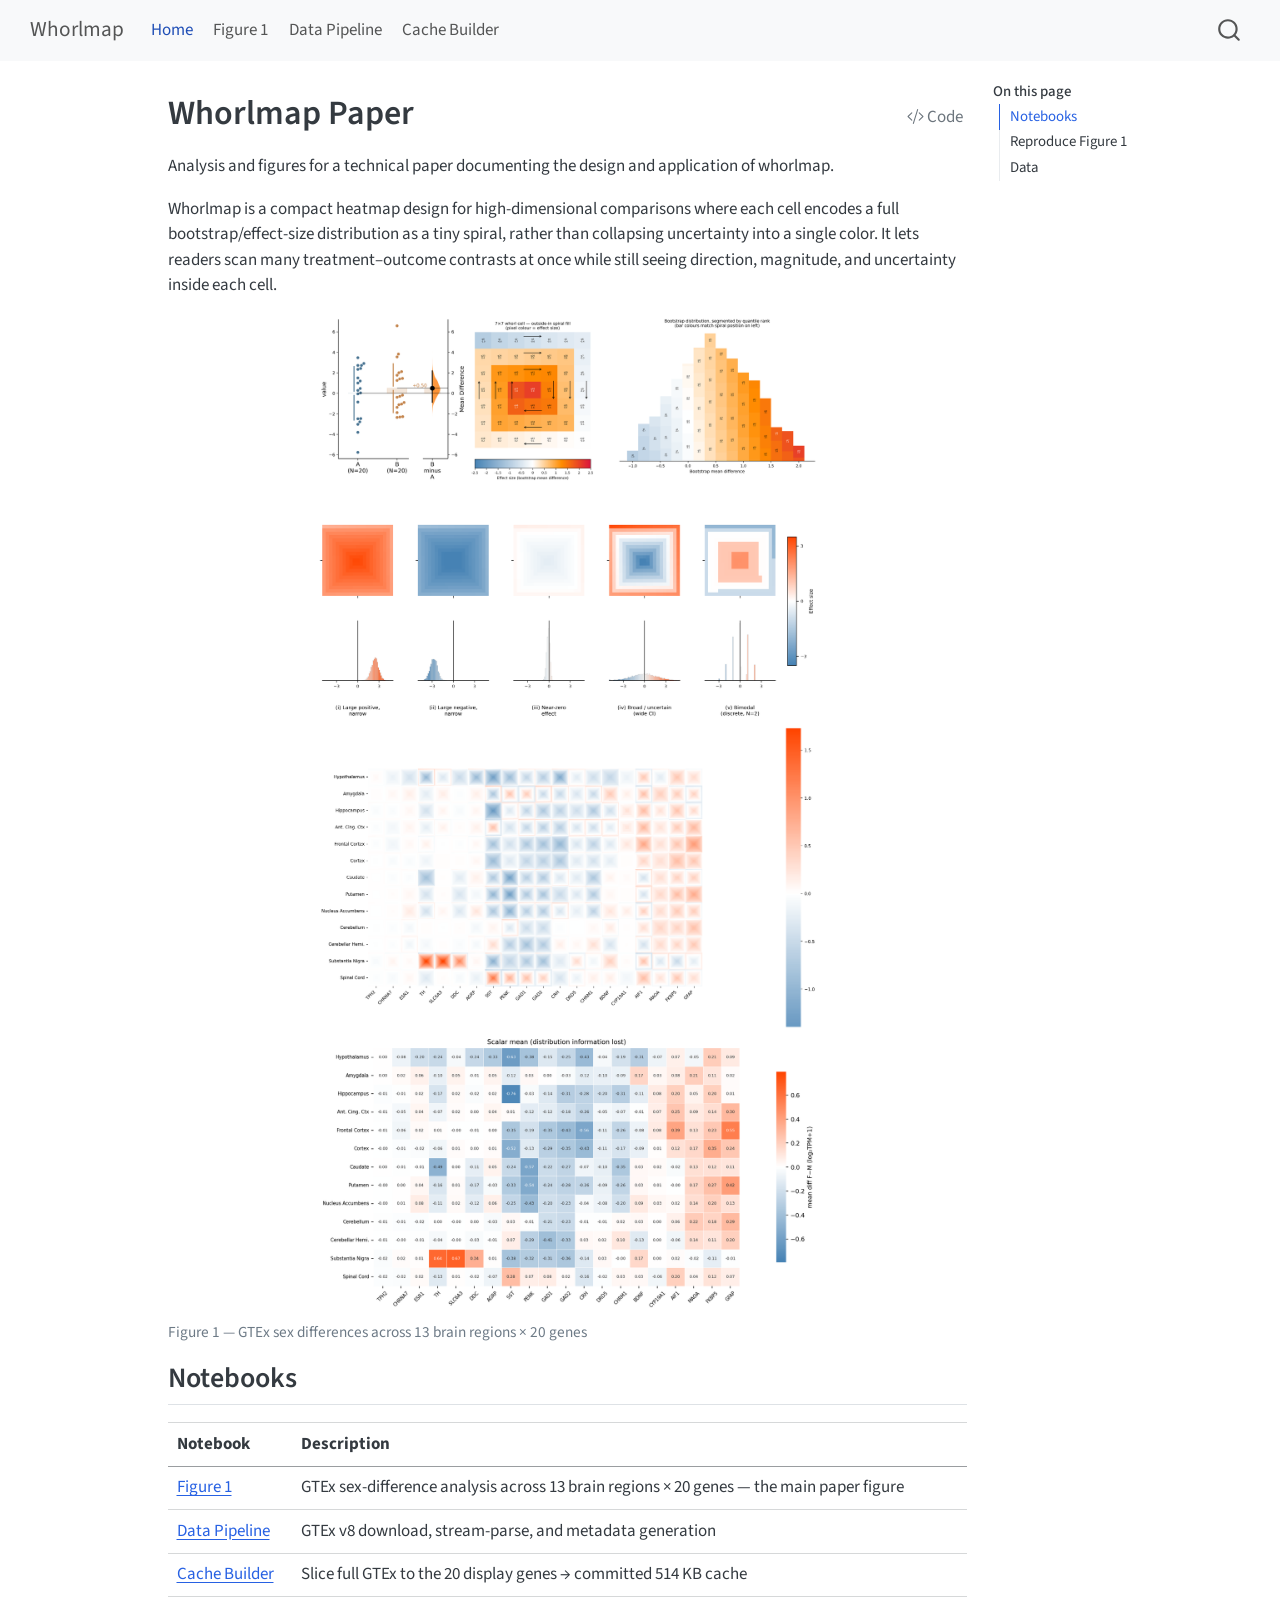
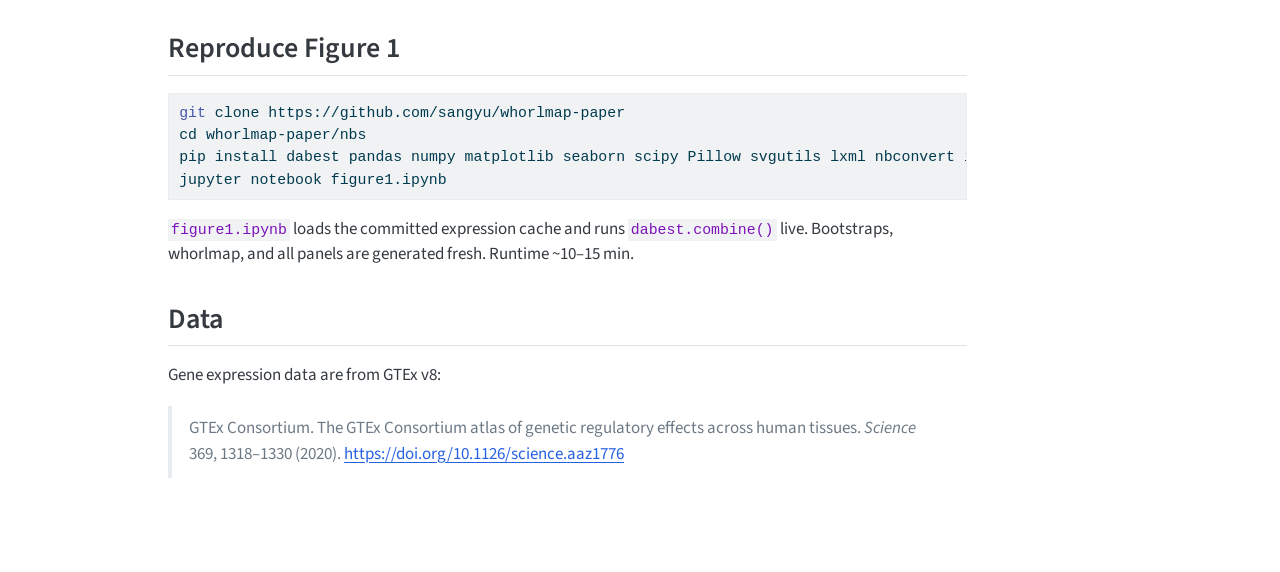
==== index.html @ 56872725 "deploy: 75ac4e0d56953cb29ec125c359ed338c63f6aa27" ====
<!DOCTYPE html>
<html xmlns="http://www.w3.org/1999/xhtml" lang="en" xml:lang="en"><head>

<meta charset="utf-8">
<meta name="generator" content="quarto-1.9.38">

<meta name="viewport" content="width=device-width, initial-scale=1.0, user-scalable=yes">


<title>Whorlmap Paper – Whorlmap</title>
<style>
/* Default styles provided by pandoc.
** See https://pandoc.org/MANUAL.html#variables-for-html for config info.
*/
code{white-space: pre-wrap;}
span.smallcaps{font-variant: small-caps;}
div.columns{display: flex; gap: min(4vw, 1.5em);}
div.column{flex: auto; overflow-x: auto;}
div.hanging-indent{margin-left: 1.5em; text-indent: -1.5em;}
ul.task-list{list-style: none;}
ul.task-list li input[type="checkbox"] {
  width: 0.8em;
  margin: 0 0.8em 0.2em -1em; /* quarto-specific, see https://github.com/quarto-dev/quarto-cli/issues/4556 */ 
  vertical-align: middle;
}
/* CSS for syntax highlighting */
html { -webkit-text-size-adjust: 100%; }
pre > code.sourceCode { white-space: pre; position: relative; }
pre > code.sourceCode > span { display: inline-block; line-height: 1.25; }
pre > code.sourceCode > span:empty { height: 1.2em; }
.sourceCode { overflow: visible; }
code.sourceCode > span { color: inherit; text-decoration: inherit; }
div.sourceCode { margin: 1em 0; }
pre.sourceCode { margin: 0; }
@media screen {
div.sourceCode { overflow: auto; }
}
@media print {
pre > code.sourceCode { white-space: pre-wrap; }
pre > code.sourceCode > span { text-indent: -5em; padding-left: 5em; }
}
pre.numberSource code
  { counter-reset: source-line 0; }
pre.numberSource code > span
  { position: relative; left: -4em; counter-increment: source-line; }
pre.numberSource code > span > a:first-child::before
  { content: counter(source-line);
    position: relative; left: -1em; text-align: right; vertical-align: baseline;
    border: none; display: inline-block;
    -webkit-touch-callout: none; -webkit-user-select: none;
    -khtml-user-select: none; -moz-user-select: none;
    -ms-user-select: none; user-select: none;
    padding: 0 4px; width: 4em;
  }
pre.numberSource { margin-left: 3em;  padding-left: 4px; }
div.sourceCode
  {   }
@media screen {
pre > code.sourceCode > span > a:first-child::before { text-decoration: underline; }
}
</style>


<script src="site_libs/quarto-nav/quarto-nav.js"></script>
<script src="site_libs/quarto-nav/headroom.min.js"></script>
<script src="site_libs/clipboard/clipboard.min.js"></script>
<script src="site_libs/quarto-search/autocomplete.umd.js"></script>
<script src="site_libs/quarto-search/fuse.min.js"></script>
<script src="site_libs/quarto-search/quarto-search.js"></script>
<meta name="quarto:offset" content="./">
<script src="site_libs/quarto-html/quarto.js" type="module"></script>
<script src="site_libs/quarto-html/tabsets/tabsets.js" type="module"></script>
<script src="site_libs/quarto-html/popper.min.js"></script>
<script src="site_libs/quarto-html/tippy.umd.min.js"></script>
<script src="site_libs/quarto-html/anchor.min.js"></script>
<link href="site_libs/quarto-html/tippy.css" rel="stylesheet">
<link href="site_libs/quarto-html/quarto-syntax-highlighting-15634bcf2e68342d4ad2dfa704d543f6.css" rel="stylesheet" id="quarto-text-highlighting-styles">
<script src="site_libs/bootstrap/bootstrap.min.js"></script>
<link href="site_libs/bootstrap/bootstrap-icons.css" rel="stylesheet">
<link href="site_libs/bootstrap/bootstrap-bba5ebae505b5c03f3f0d8040a416a6b.min.css" rel="stylesheet" append-hash="true" id="quarto-bootstrap" data-mode="light">
<script id="quarto-search-options" type="application/json">{
  "location": "navbar",
  "copy-button": false,
  "collapse-after": 3,
  "panel-placement": "end",
  "type": "overlay",
  "limit": 50,
  "keyboard-shortcut": [
    "f",
    "/",
    "s"
  ],
  "show-item-context": false,
  "language": {
    "search-no-results-text": "No results",
    "search-matching-documents-text": "matching documents",
    "search-copy-link-title": "Copy link to search",
    "search-hide-matches-text": "Hide additional matches",
    "search-more-match-text": "more match in this document",
    "search-more-matches-text": "more matches in this document",
    "search-clear-button-title": "Clear",
    "search-text-placeholder": "",
    "search-detached-cancel-button-title": "Cancel",
    "search-submit-button-title": "Submit",
    "search-label": "Search"
  }
}</script>


</head>

<body class="nav-fixed quarto-light">

<div id="quarto-search-results"></div>
  <header id="quarto-header" class="headroom fixed-top">
    <nav class="navbar navbar-expand-lg " data-bs-theme="dark">
      <div class="navbar-container container-fluid">
      <div class="navbar-brand-container mx-auto">
    <a class="navbar-brand" href="./index.html">
    <span class="navbar-title">Whorlmap</span>
    </a>
  </div>
            <div id="quarto-search" class="" title="Search"></div>
          <button class="navbar-toggler" type="button" data-bs-toggle="collapse" data-bs-target="#navbarCollapse" aria-controls="navbarCollapse" role="menu" aria-expanded="false" aria-label="Toggle navigation" onclick="if (window.quartoToggleHeadroom) { window.quartoToggleHeadroom(); }">
  <span class="navbar-toggler-icon"></span>
</button>
          <div class="collapse navbar-collapse" id="navbarCollapse">
            <ul class="navbar-nav navbar-nav-scroll me-auto">
  <li class="nav-item">
    <a class="nav-link active" href="./index.html" aria-current="page"> 
<span class="menu-text">Home</span></a>
  </li>  
  <li class="nav-item">
    <a class="nav-link" href="./nbs/figure1.html"> 
<span class="menu-text">Figure 1</span></a>
  </li>  
  <li class="nav-item">
    <a class="nav-link" href="./nbs/helpers/survey.html"> 
<span class="menu-text">Data Pipeline</span></a>
  </li>  
  <li class="nav-item">
    <a class="nav-link" href="./nbs/helpers/make_cache.html"> 
<span class="menu-text">Cache Builder</span></a>
  </li>  
</ul>
          </div> <!-- /navcollapse -->
            <div class="quarto-navbar-tools">
</div>
      </div> <!-- /container-fluid -->
    </nav>
</header>
<!-- content -->
<div id="quarto-content" class="quarto-container page-columns page-rows-contents page-layout-article page-navbar">
<!-- sidebar -->
<!-- margin-sidebar -->
    <div id="quarto-margin-sidebar" class="sidebar margin-sidebar">
        <nav id="TOC" role="doc-toc" class="toc-active">
    <h2 id="toc-title">On this page</h2>
   
  <ul>
  <li><a href="#notebooks" id="toc-notebooks" class="nav-link active" data-scroll-target="#notebooks">Notebooks</a></li>
  <li><a href="#reproduce-figure-1" id="toc-reproduce-figure-1" class="nav-link" data-scroll-target="#reproduce-figure-1">Reproduce Figure 1</a></li>
  <li><a href="#data" id="toc-data" class="nav-link" data-scroll-target="#data">Data</a></li>
  </ul>
</nav>
    </div>
<!-- main -->
<main class="content" id="quarto-document-content">

<header id="title-block-header" class="quarto-title-block default">
<div class="quarto-title">
<div class="quarto-title-block"><div><h1 class="title">Whorlmap Paper</h1><button type="button" class="btn code-tools-button" id="quarto-code-tools-source"><i class="bi"></i> Code</button></div></div>
</div>



<div class="quarto-title-meta">

    
  
    
  </div>
  


</header>


<p>Analysis and figures for a technical paper documenting the design and application of whorlmap.</p>
<p>Whorlmap is a compact heatmap design for high-dimensional comparisons where each cell encodes a full bootstrap/effect-size distribution as a tiny spiral, rather than collapsing uncertainty into a single color. It lets readers scan many treatment–outcome contrasts at once while still seeing direction, magnitude, and uncertainty inside each cell.</p>
<div class="quarto-figure quarto-figure-center">
<figure class="figure">
<p><img src="assets/figure1_preview.png" class="img-fluid figure-img" width="500"></p>
<figcaption>Figure 1 — GTEx sex differences across 13 brain regions × 20 genes</figcaption>
</figure>
</div>
<section id="notebooks" class="level2">
<h2 class="anchored" data-anchor-id="notebooks">Notebooks</h2>
<table class="caption-top table">
<thead>
<tr class="header">
<th>Notebook</th>
<th>Description</th>
</tr>
</thead>
<tbody>
<tr class="odd">
<td><a href="./nbs/figure1.html">Figure 1</a></td>
<td>GTEx sex-difference analysis across 13 brain regions × 20 genes — the main paper figure</td>
</tr>
<tr class="even">
<td><a href="./nbs/helpers/survey.html">Data Pipeline</a></td>
<td>GTEx v8 download, stream-parse, and metadata generation</td>
</tr>
<tr class="odd">
<td><a href="./nbs/helpers/make_cache.html">Cache Builder</a></td>
<td>Slice full GTEx to the 20 display genes → committed 514 KB cache</td>
</tr>
</tbody>
</table>
</section>
<section id="reproduce-figure-1" class="level2">
<h2 class="anchored" data-anchor-id="reproduce-figure-1">Reproduce Figure 1</h2>
<div class="code-copy-outer-scaffold"><div class="sourceCode" id="cb1"><pre class="sourceCode sh code-with-copy"><code class="sourceCode bash"><span id="cb1-1"><a href="#cb1-1" aria-hidden="true" tabindex="-1"></a><span class="fu">git</span> clone https://github.com/sangyu/whorlmap-paper</span>
<span id="cb1-2"><a href="#cb1-2" aria-hidden="true" tabindex="-1"></a><span class="bu">cd</span> whorlmap-paper/nbs</span>
<span id="cb1-3"><a href="#cb1-3" aria-hidden="true" tabindex="-1"></a><span class="ex">pip</span> install dabest pandas numpy matplotlib seaborn scipy Pillow svgutils lxml nbconvert ipykernel</span>
<span id="cb1-4"><a href="#cb1-4" aria-hidden="true" tabindex="-1"></a><span class="ex">jupyter</span> notebook figure1.ipynb</span></code></pre></div><button title="Copy to Clipboard" class="code-copy-button"><i class="bi"></i></button></div>
<p><code>figure1.ipynb</code> loads the committed expression cache and runs <code>dabest.combine()</code> live. Bootstraps, whorlmap, and all panels are generated fresh. Runtime ~10–15 min.</p>
</section>
<section id="data" class="level2">
<h2 class="anchored" data-anchor-id="data">Data</h2>
<p>Gene expression data are from GTEx v8:</p>
<blockquote class="blockquote">
<p>GTEx Consortium. The GTEx Consortium atlas of genetic regulatory effects across human tissues. <em>Science</em> 369, 1318–1330 (2020). <a href="https://doi.org/10.1126/science.aaz1776" class="uri">https://doi.org/10.1126/science.aaz1776</a></p>
</blockquote>


<!-- -->

</section>

</main> <!-- /main -->
<script id="quarto-html-after-body" type="application/javascript">
  window.document.addEventListener("DOMContentLoaded", function (event) {
    const icon = "";
    const anchorJS = new window.AnchorJS();
    anchorJS.options = {
      placement: 'right',
      icon: icon
    };
    anchorJS.add('.anchored');
    const isCodeAnnotation = (el) => {
      for (const clz of el.classList) {
        if (clz.startsWith('code-annotation-')) {                     
          return true;
        }
      }
      return false;
    }
    const onCopySuccess = function(e) {
      // button target
      const button = e.trigger;
      // don't keep focus
      button.blur();
      // flash "checked"
      button.classList.add('code-copy-button-checked');
      var currentTitle = button.getAttribute("title");
      button.setAttribute("title", "Copied!");
      let tooltip;
      if (window.bootstrap) {
        button.setAttribute("data-bs-toggle", "tooltip");
        button.setAttribute("data-bs-placement", "left");
        button.setAttribute("data-bs-title", "Copied!");
        tooltip = new bootstrap.Tooltip(button, 
          { trigger: "manual", 
            customClass: "code-copy-button-tooltip",
            offset: [0, -8]});
        tooltip.show();    
      }
      setTimeout(function() {
        if (tooltip) {
          tooltip.hide();
          button.removeAttribute("data-bs-title");
          button.removeAttribute("data-bs-toggle");
          button.removeAttribute("data-bs-placement");
        }
        button.setAttribute("title", currentTitle);
        button.classList.remove('code-copy-button-checked');
      }, 1000);
      // clear code selection
      e.clearSelection();
    }
    const getTextToCopy = function(trigger) {
      const outerScaffold = trigger.parentElement.cloneNode(true);
      const codeEl = outerScaffold.querySelector('code');
      for (const childEl of codeEl.children) {
        if (isCodeAnnotation(childEl)) {
          childEl.remove();
        }
      }
      return codeEl.innerText;
    }
    const clipboard = new window.ClipboardJS('.code-copy-button:not([data-in-quarto-modal])', {
      text: getTextToCopy
    });
    clipboard.on('success', onCopySuccess);
    if (window.document.getElementById('quarto-embedded-source-code-modal')) {
      const clipboardModal = new window.ClipboardJS('.code-copy-button[data-in-quarto-modal]', {
        text: getTextToCopy,
        container: window.document.getElementById('quarto-embedded-source-code-modal')
      });
      clipboardModal.on('success', onCopySuccess);
    }
    const viewSource = window.document.getElementById('quarto-view-source') ||
                       window.document.getElementById('quarto-code-tools-source');
    if (viewSource) {
      const sourceUrl = viewSource.getAttribute("data-quarto-source-url");
      viewSource.addEventListener("click", function(e) {
        if (sourceUrl) {
          // rstudio viewer pane
          if (/\bcapabilities=\b/.test(window.location)) {
            window.open(sourceUrl);
          } else {
            window.location.href = sourceUrl;
          }
        } else {
          const modal = new bootstrap.Modal(document.getElementById('quarto-embedded-source-code-modal'));
          modal.show();
        }
        return false;
      });
    }
    function toggleCodeHandler(show) {
      return function(e) {
        const detailsSrc = window.document.querySelectorAll(".cell > details > .sourceCode");
        for (let i=0; i<detailsSrc.length; i++) {
          const details = detailsSrc[i].parentElement;
          if (show) {
            details.open = true;
          } else {
            details.removeAttribute("open");
          }
        }
        const cellCodeDivs = window.document.querySelectorAll(".cell > .sourceCode");
        const fromCls = show ? "hidden" : "unhidden";
        const toCls = show ? "unhidden" : "hidden";
        for (let i=0; i<cellCodeDivs.length; i++) {
          const codeDiv = cellCodeDivs[i];
          if (codeDiv.classList.contains(fromCls)) {
            codeDiv.classList.remove(fromCls);
            codeDiv.classList.add(toCls);
          } 
        }
        return false;
      }
    }
    const hideAllCode = window.document.getElementById("quarto-hide-all-code");
    if (hideAllCode) {
      hideAllCode.addEventListener("click", toggleCodeHandler(false));
    }
    const showAllCode = window.document.getElementById("quarto-show-all-code");
    if (showAllCode) {
      showAllCode.addEventListener("click", toggleCodeHandler(true));
    }
      var localhostRegex = new RegExp(/^(?:http|https):\/\/localhost\:?[0-9]*\//);
      var mailtoRegex = new RegExp(/^mailto:/);
        var filterRegex = new RegExp("https:\/\/sangyu\.github\.io\/whorlmap-paper");
      var isInternal = (href) => {
          return filterRegex.test(href) || localhostRegex.test(href) || mailtoRegex.test(href);
      }
      // Inspect non-navigation links and adorn them if external
     var links = window.document.querySelectorAll('a[href]:not(.nav-link):not(.navbar-brand):not(.toc-action):not(.sidebar-link):not(.sidebar-item-toggle):not(.pagination-link):not(.no-external):not([aria-hidden]):not(.dropdown-item):not(.quarto-navigation-tool):not(.about-link)');
      for (var i=0; i<links.length; i++) {
        const link = links[i];
        if (!isInternal(link.href)) {
          // undo the damage that might have been done by quarto-nav.js in the case of
          // links that we want to consider external
          if (link.dataset.originalHref !== undefined) {
            link.href = link.dataset.originalHref;
          }
        }
      }
    function tippyHover(el, contentFn, onTriggerFn, onUntriggerFn) {
      const config = {
        allowHTML: true,
        maxWidth: 500,
        delay: 100,
        arrow: false,
        appendTo: function(el) {
            return el.parentElement;
        },
        interactive: true,
        interactiveBorder: 10,
        theme: 'quarto',
        placement: 'bottom-start',
      };
      if (contentFn) {
        config.content = contentFn;
      }
      if (onTriggerFn) {
        config.onTrigger = onTriggerFn;
      }
      if (onUntriggerFn) {
        config.onUntrigger = onUntriggerFn;
      }
      window.tippy(el, config); 
    }
    const noterefs = window.document.querySelectorAll('a[role="doc-noteref"]');
    for (var i=0; i<noterefs.length; i++) {
      const ref = noterefs[i];
      tippyHover(ref, function() {
        // use id or data attribute instead here
        let href = ref.getAttribute('data-footnote-href') || ref.getAttribute('href');
        try { href = new URL(href).hash; } catch {}
        const id = href.replace(/^#\/?/, "");
        const note = window.document.getElementById(id);
        if (note) {
          return note.innerHTML;
        } else {
          return "";
        }
      });
    }
    const xrefs = window.document.querySelectorAll('a.quarto-xref');
    const processXRef = (id, note) => {
      // Strip column container classes
      const stripColumnClz = (el) => {
        el.classList.remove("page-full", "page-columns");
        if (el.children) {
          for (const child of el.children) {
            stripColumnClz(child);
          }
        }
      }
      stripColumnClz(note)
      if (id === null || id.startsWith('sec-')) {
        // Special case sections, only their first couple elements
        const container = document.createElement("div");
        if (note.children && note.children.length > 2) {
          container.appendChild(note.children[0].cloneNode(true));
          for (let i = 1; i < note.children.length; i++) {
            const child = note.children[i];
            if (child.tagName === "P" && child.innerText === "") {
              continue;
            } else {
              container.appendChild(child.cloneNode(true));
              break;
            }
          }
          if (window.Quarto?.typesetMath) {
            window.Quarto.typesetMath(container);
          }
          return container.innerHTML
        } else {
          if (window.Quarto?.typesetMath) {
            window.Quarto.typesetMath(note);
          }
          return note.innerHTML;
        }
      } else {
        // Remove any anchor links if they are present
        const anchorLink = note.querySelector('a.anchorjs-link');
        if (anchorLink) {
          anchorLink.remove();
        }
        if (window.Quarto?.typesetMath) {
          window.Quarto.typesetMath(note);
        }
        if (note.classList.contains("callout")) {
          return note.outerHTML;
        } else {
          return note.innerHTML;
        }
      }
    }
    for (var i=0; i<xrefs.length; i++) {
      const xref = xrefs[i];
      tippyHover(xref, undefined, function(instance) {
        instance.disable();
        let url = xref.getAttribute('href');
        let hash = undefined; 
        if (url.startsWith('#')) {
          hash = url;
        } else {
          try { hash = new URL(url).hash; } catch {}
        }
        if (hash) {
          const id = hash.replace(/^#\/?/, "");
          const note = window.document.getElementById(id);
          if (note !== null) {
            try {
              const html = processXRef(id, note.cloneNode(true));
              instance.setContent(html);
            } finally {
              instance.enable();
              instance.show();
            }
          } else {
            // See if we can fetch this
            fetch(url.split('#')[0])
            .then(res => res.text())
            .then(html => {
              const parser = new DOMParser();
              const htmlDoc = parser.parseFromString(html, "text/html");
              const note = htmlDoc.getElementById(id);
              if (note !== null) {
                const html = processXRef(id, note);
                instance.setContent(html);
              } 
            }).finally(() => {
              instance.enable();
              instance.show();
            });
          }
        } else {
          // See if we can fetch a full url (with no hash to target)
          // This is a special case and we should probably do some content thinning / targeting
          fetch(url)
          .then(res => res.text())
          .then(html => {
            const parser = new DOMParser();
            const htmlDoc = parser.parseFromString(html, "text/html");
            const note = htmlDoc.querySelector('main.content');
            if (note !== null) {
              // This should only happen for chapter cross references
              // (since there is no id in the URL)
              // remove the first header
              if (note.children.length > 0 && note.children[0].tagName === "HEADER") {
                note.children[0].remove();
              }
              const html = processXRef(null, note);
              instance.setContent(html);
            } 
          }).finally(() => {
            instance.enable();
            instance.show();
          });
        }
      }, function(instance) {
      });
    }
        let selectedAnnoteEl;
        const selectorForAnnotation = ( cell, annotation) => {
          let cellAttr = 'data-code-cell="' + cell + '"';
          let lineAttr = 'data-code-annotation="' +  annotation + '"';
          const selector = 'span[' + cellAttr + '][' + lineAttr + ']';
          return selector;
        }
        const selectCodeLines = (annoteEl) => {
          const doc = window.document;
          const targetCell = annoteEl.getAttribute("data-target-cell");
          const targetAnnotation = annoteEl.getAttribute("data-target-annotation");
          const annoteSpan = window.document.querySelector(selectorForAnnotation(targetCell, targetAnnotation));
          const lines = annoteSpan.getAttribute("data-code-lines").split(",");
          const lineIds = lines.map((line) => {
            return targetCell + "-" + line;
          })
          let top = null;
          let height = null;
          let parent = null;
          if (lineIds.length > 0) {
              //compute the position of the single el (top and bottom and make a div)
              const el = window.document.getElementById(lineIds[0]);
              top = el.offsetTop;
              height = el.offsetHeight;
              parent = el.parentElement.parentElement;
            if (lineIds.length > 1) {
              const lastEl = window.document.getElementById(lineIds[lineIds.length - 1]);
              const bottom = lastEl.offsetTop + lastEl.offsetHeight;
              height = bottom - top;
            }
            if (top !== null && height !== null && parent !== null) {
              // cook up a div (if necessary) and position it 
              let div = window.document.getElementById("code-annotation-line-highlight");
              if (div === null) {
                div = window.document.createElement("div");
                div.setAttribute("id", "code-annotation-line-highlight");
                div.style.position = 'absolute';
                parent.appendChild(div);
              }
              div.style.top = top - 2 + "px";
              div.style.height = height + 4 + "px";
              div.style.left = 0;
              let gutterDiv = window.document.getElementById("code-annotation-line-highlight-gutter");
              if (gutterDiv === null) {
                gutterDiv = window.document.createElement("div");
                gutterDiv.setAttribute("id", "code-annotation-line-highlight-gutter");
                gutterDiv.style.position = 'absolute';
                const codeCell = window.document.getElementById(targetCell);
                const gutter = codeCell.querySelector('.code-annotation-gutter');
                gutter.appendChild(gutterDiv);
              }
              gutterDiv.style.top = top - 2 + "px";
              gutterDiv.style.height = height + 4 + "px";
            }
            selectedAnnoteEl = annoteEl;
          }
        };
        const unselectCodeLines = () => {
          const elementsIds = ["code-annotation-line-highlight", "code-annotation-line-highlight-gutter"];
          elementsIds.forEach((elId) => {
            const div = window.document.getElementById(elId);
            if (div) {
              div.remove();
            }
          });
          selectedAnnoteEl = undefined;
        };
          // Handle positioning of the toggle
      window.addEventListener(
        "resize",
        throttle(() => {
          elRect = undefined;
          if (selectedAnnoteEl) {
            selectCodeLines(selectedAnnoteEl);
          }
        }, 10)
      );
      function throttle(fn, ms) {
      let throttle = false;
      let timer;
        return (...args) => {
          if(!throttle) { // first call gets through
              fn.apply(this, args);
              throttle = true;
          } else { // all the others get throttled
              if(timer) clearTimeout(timer); // cancel #2
              timer = setTimeout(() => {
                fn.apply(this, args);
                timer = throttle = false;
              }, ms);
          }
        };
      }
        // Attach click handler to the DT
        const annoteDls = window.document.querySelectorAll('dt[data-target-cell]');
        for (const annoteDlNode of annoteDls) {
          annoteDlNode.addEventListener('click', (event) => {
            const clickedEl = event.target;
            if (clickedEl !== selectedAnnoteEl) {
              unselectCodeLines();
              const activeEl = window.document.querySelector('dt[data-target-cell].code-annotation-active');
              if (activeEl) {
                activeEl.classList.remove('code-annotation-active');
              }
              selectCodeLines(clickedEl);
              clickedEl.classList.add('code-annotation-active');
            } else {
              // Unselect the line
              unselectCodeLines();
              clickedEl.classList.remove('code-annotation-active');
            }
          });
        }
    const findCites = (el) => {
      const parentEl = el.parentElement;
      if (parentEl) {
        const cites = parentEl.dataset.cites;
        if (cites) {
          return {
            el,
            cites: cites.split(' ')
          };
        } else {
          return findCites(el.parentElement)
        }
      } else {
        return undefined;
      }
    };
    var bibliorefs = window.document.querySelectorAll('a[role="doc-biblioref"]');
    for (var i=0; i<bibliorefs.length; i++) {
      const ref = bibliorefs[i];
      const citeInfo = findCites(ref);
      if (citeInfo) {
        tippyHover(citeInfo.el, function() {
          var popup = window.document.createElement('div');
          citeInfo.cites.forEach(function(cite) {
            var citeDiv = window.document.createElement('div');
            citeDiv.classList.add('hanging-indent');
            citeDiv.classList.add('csl-entry');
            var biblioDiv = window.document.getElementById('ref-' + cite);
            if (biblioDiv) {
              citeDiv.innerHTML = biblioDiv.innerHTML;
            }
            popup.appendChild(citeDiv);
          });
          return popup.innerHTML;
        });
      }
    }
  });
  </script><div class="modal fade" id="quarto-embedded-source-code-modal" tabindex="-1" aria-labelledby="quarto-embedded-source-code-modal-label" aria-hidden="true"><div class="modal-dialog modal-dialog-scrollable"><div class="modal-content"><div class="modal-header"><h5 class="modal-title" id="quarto-embedded-source-code-modal-label">Source Code</h5><button class="btn-close" data-bs-dismiss="modal"></button></div><div class="modal-body"><div class="">
<div class="code-copy-outer-scaffold"><div class="sourceCode" id="cb2" data-shortcodes="false"><pre class="sourceCode markdown code-with-copy"><code class="sourceCode markdown"><span id="cb2-1"><a href="#cb2-1" aria-hidden="true" tabindex="-1"></a><span class="co">---</span></span>
<span id="cb2-2"><a href="#cb2-2" aria-hidden="true" tabindex="-1"></a><span class="an">title:</span><span class="co"> "Whorlmap Paper"</span></span>
<span id="cb2-3"><a href="#cb2-3" aria-hidden="true" tabindex="-1"></a><span class="co">---</span></span>
<span id="cb2-4"><a href="#cb2-4" aria-hidden="true" tabindex="-1"></a></span>
<span id="cb2-5"><a href="#cb2-5" aria-hidden="true" tabindex="-1"></a>Analysis and figures for a technical paper documenting the design and application of whorlmap.</span>
<span id="cb2-6"><a href="#cb2-6" aria-hidden="true" tabindex="-1"></a></span>
<span id="cb2-7"><a href="#cb2-7" aria-hidden="true" tabindex="-1"></a>Whorlmap is a compact heatmap design for high-dimensional comparisons where each cell encodes a full bootstrap/effect-size distribution as a tiny spiral, rather than collapsing uncertainty into a single color. It lets readers scan many treatment–outcome contrasts at once while still seeing direction, magnitude, and uncertainty inside each cell.</span>
<span id="cb2-8"><a href="#cb2-8" aria-hidden="true" tabindex="-1"></a></span>
<span id="cb2-9"><a href="#cb2-9" aria-hidden="true" tabindex="-1"></a><span class="al">![Figure 1 — GTEx sex differences across 13 brain regions × 20 genes](assets/figure1_preview.png)</span>{width=500px fig-align="center"}</span>
<span id="cb2-10"><a href="#cb2-10" aria-hidden="true" tabindex="-1"></a></span>
<span id="cb2-11"><a href="#cb2-11" aria-hidden="true" tabindex="-1"></a><span class="fu">## Notebooks</span></span>
<span id="cb2-12"><a href="#cb2-12" aria-hidden="true" tabindex="-1"></a></span>
<span id="cb2-13"><a href="#cb2-13" aria-hidden="true" tabindex="-1"></a><span class="pp">|</span> Notebook <span class="pp">|</span> Description <span class="pp">|</span></span>
<span id="cb2-14"><a href="#cb2-14" aria-hidden="true" tabindex="-1"></a><span class="pp">|---|---|</span></span>
<span id="cb2-15"><a href="#cb2-15" aria-hidden="true" tabindex="-1"></a><span class="pp">|</span> <span class="co">[</span><span class="ot">Figure 1</span><span class="co">](nbs/figure1.ipynb)</span> <span class="pp">|</span> GTEx sex-difference analysis across 13 brain regions × 20 genes — the main paper figure <span class="pp">|</span></span>
<span id="cb2-16"><a href="#cb2-16" aria-hidden="true" tabindex="-1"></a><span class="pp">|</span> <span class="co">[</span><span class="ot">Data Pipeline</span><span class="co">](nbs/helpers/survey.ipynb)</span> <span class="pp">|</span> GTEx v8 download, stream-parse, and metadata generation <span class="pp">|</span></span>
<span id="cb2-17"><a href="#cb2-17" aria-hidden="true" tabindex="-1"></a><span class="pp">|</span> <span class="co">[</span><span class="ot">Cache Builder</span><span class="co">](nbs/helpers/make_cache.ipynb)</span> <span class="pp">|</span> Slice full GTEx to the 20 display genes → committed 514 KB cache <span class="pp">|</span></span>
<span id="cb2-18"><a href="#cb2-18" aria-hidden="true" tabindex="-1"></a></span>
<span id="cb2-19"><a href="#cb2-19" aria-hidden="true" tabindex="-1"></a><span class="fu">## Reproduce Figure 1</span></span>
<span id="cb2-20"><a href="#cb2-20" aria-hidden="true" tabindex="-1"></a></span>
<span id="cb2-21"><a href="#cb2-21" aria-hidden="true" tabindex="-1"></a><span class="in">```sh</span></span>
<span id="cb2-22"><a href="#cb2-22" aria-hidden="true" tabindex="-1"></a><span class="fu">git</span> clone https://github.com/sangyu/whorlmap-paper</span>
<span id="cb2-23"><a href="#cb2-23" aria-hidden="true" tabindex="-1"></a><span class="bu">cd</span> whorlmap-paper/nbs</span>
<span id="cb2-24"><a href="#cb2-24" aria-hidden="true" tabindex="-1"></a><span class="ex">pip</span> install dabest pandas numpy matplotlib seaborn scipy Pillow svgutils lxml nbconvert ipykernel</span>
<span id="cb2-25"><a href="#cb2-25" aria-hidden="true" tabindex="-1"></a><span class="ex">jupyter</span> notebook figure1.ipynb</span>
<span id="cb2-26"><a href="#cb2-26" aria-hidden="true" tabindex="-1"></a><span class="in">```</span></span>
<span id="cb2-27"><a href="#cb2-27" aria-hidden="true" tabindex="-1"></a></span>
<span id="cb2-28"><a href="#cb2-28" aria-hidden="true" tabindex="-1"></a><span class="in">`figure1.ipynb`</span> loads the committed expression cache and runs <span class="in">`dabest.combine()`</span> live.</span>
<span id="cb2-29"><a href="#cb2-29" aria-hidden="true" tabindex="-1"></a>Bootstraps, whorlmap, and all panels are generated fresh. Runtime ~10–15 min.</span>
<span id="cb2-30"><a href="#cb2-30" aria-hidden="true" tabindex="-1"></a></span>
<span id="cb2-31"><a href="#cb2-31" aria-hidden="true" tabindex="-1"></a><span class="fu">## Data</span></span>
<span id="cb2-32"><a href="#cb2-32" aria-hidden="true" tabindex="-1"></a></span>
<span id="cb2-33"><a href="#cb2-33" aria-hidden="true" tabindex="-1"></a>Gene expression data are from GTEx v8:</span>
<span id="cb2-34"><a href="#cb2-34" aria-hidden="true" tabindex="-1"></a></span>
<span id="cb2-35"><a href="#cb2-35" aria-hidden="true" tabindex="-1"></a><span class="at">&gt; GTEx Consortium. The GTEx Consortium atlas of genetic regulatory effects across human tissues. *Science* 369, 1318–1330 (2020). </span><span class="ot">&lt;https://doi.org/10.1126/science.aaz1776&gt;</span></span></code></pre></div><button title="Copy to Clipboard" class="code-copy-button" data-in-quarto-modal=""><i class="bi"></i></button></div>
</div></div></div></div></div>
</div> <!-- /content -->




</body></html>
---- site_libs/quarto-html/tippy.css ----
.tippy-box[data-animation=fade][data-state=hidden]{opacity:0}[data-tippy-root]{max-width:calc(100vw - 10px)}.tippy-box{position:relative;background-color:#333;color:#fff;border-radius:4px;font-size:14px;line-height:1.4;white-space:normal;outline:0;transition-property:transform,visibility,opacity}.tippy-box[data-placement^=top]>.tippy-arrow{bottom:0}.tippy-box[data-placement^=top]>.tippy-arrow:before{bottom:-7px;left:0;border-width:8px 8px 0;border-top-color:initial;transform-origin:center top}.tippy-box[data-placement^=bottom]>.tippy-arrow{top:0}.tippy-box[data-placement^=bottom]>.tippy-arrow:before{top:-7px;left:0;border-width:0 8px 8px;border-bottom-color:initial;transform-origin:center bottom}.tippy-box[data-placement^=left]>.tippy-arrow{right:0}.tippy-box[data-placement^=left]>.tippy-arrow:before{border-width:8px 0 8px 8px;border-left-color:initial;right:-7px;transform-origin:center left}.tippy-box[data-placement^=right]>.tippy-arrow{left:0}.tippy-box[data-placement^=right]>.tippy-arrow:before{left:-7px;border-width:8px 8px 8px 0;border-right-color:initial;transform-origin:center right}.tippy-box[data-inertia][data-state=visible]{transition-timing-function:cubic-bezier(.54,1.5,.38,1.11)}.tippy-arrow{width:16px;height:16px;color:#333}.tippy-arrow:before{content:"";position:absolute;border-color:transparent;border-style:solid}.tippy-content{position:relative;padding:5px 9px;z-index:1}
---- site_libs/quarto-html/quarto-syntax-highlighting-15634bcf2e68342d4ad2dfa704d543f6.css ----
/* quarto syntax highlight colors */
:root {
  --quarto-hl-ot-color: #003B4F;
  --quarto-hl-at-color: #657422;
  --quarto-hl-ss-color: #20794D;
  --quarto-hl-an-color: #5E5E5E;
  --quarto-hl-fu-color: #4758AB;
  --quarto-hl-st-color: #20794D;
  --quarto-hl-cf-color: #003B4F;
  --quarto-hl-op-color: #5E5E5E;
  --quarto-hl-er-color: #AD0000;
  --quarto-hl-bn-color: #AD0000;
  --quarto-hl-al-color: #AD0000;
  --quarto-hl-va-color: #111111;
  --quarto-hl-bu-color: inherit;
  --quarto-hl-ex-color: inherit;
  --quarto-hl-pp-color: #AD0000;
  --quarto-hl-in-color: #5E5E5E;
  --quarto-hl-vs-color: #20794D;
  --quarto-hl-wa-color: #5E5E5E;
  --quarto-hl-do-color: #5E5E5E;
  --quarto-hl-im-color: #00769E;
  --quarto-hl-ch-color: #20794D;
  --quarto-hl-dt-color: #AD0000;
  --quarto-hl-fl-color: #AD0000;
  --quarto-hl-co-color: #5E5E5E;
  --quarto-hl-cv-color: #5E5E5E;
  --quarto-hl-cn-color: #8f5902;
  --quarto-hl-sc-color: #5E5E5E;
  --quarto-hl-dv-color: #AD0000;
  --quarto-hl-kw-color: #003B4F;
}

/* other quarto variables */
:root {
  --quarto-font-monospace: SFMono-Regular, Menlo, Monaco, Consolas, "Liberation Mono", "Courier New", monospace;
}

/* syntax highlight based on Pandoc's rules */
pre > code.sourceCode > span {
  color: #003B4F;
}

code.sourceCode > span {
  color: #003B4F;
}

div.sourceCode,
div.sourceCode pre.sourceCode {
  color: #003B4F;
}

/* Normal */
code span {
  color: #003B4F;
}

/* Alert */
code span.al {
  color: #AD0000;
  font-style: inherit;
}

/* Annotation */
code span.an {
  color: #5E5E5E;
  font-style: inherit;
}

/* Attribute */
code span.at {
  color: #657422;
  font-style: inherit;
}

/* BaseN */
code span.bn {
  color: #AD0000;
  font-style: inherit;
}

/* BuiltIn */
code span.bu {
  font-style: inherit;
}

/* ControlFlow */
code span.cf {
  color: #003B4F;
  font-weight: bold;
  font-style: inherit;
}

/* Char */
code span.ch {
  color: #20794D;
  font-style: inherit;
}

/* Constant */
code span.cn {
  color: #8f5902;
  font-style: inherit;
}

/* Comment */
code span.co {
  color: #5E5E5E;
  font-style: inherit;
}

/* CommentVar */
code span.cv {
  color: #5E5E5E;
  font-style: italic;
}

/* Documentation */
code span.do {
  color: #5E5E5E;
  font-style: italic;
}

/* DataType */
code span.dt {
  color: #AD0000;
  font-style: inherit;
}

/* DecVal */
code span.dv {
  color: #AD0000;
  font-style: inherit;
}

/* Error */
code span.er {
  color: #AD0000;
  font-style: inherit;
}

/* Extension */
code span.ex {
  font-style: inherit;
}

/* Float */
code span.fl {
  color: #AD0000;
  font-style: inherit;
}

/* Function */
code span.fu {
  color: #4758AB;
  font-style: inherit;
}

/* Import */
code span.im {
  color: #00769E;
  font-style: inherit;
}

/* Information */
code span.in {
  color: #5E5E5E;
  font-style: inherit;
}

/* Keyword */
code span.kw {
  color: #003B4F;
  font-weight: bold;
  font-style: inherit;
}

/* Operator */
code span.op {
  color: #5E5E5E;
  font-style: inherit;
}

/* Other */
code span.ot {
  color: #003B4F;
  font-style: inherit;
}

/* Preprocessor */
code span.pp {
  color: #AD0000;
  font-style: inherit;
}

/* SpecialChar */
code span.sc {
  color: #5E5E5E;
  font-style: inherit;
}

/* SpecialString */
code span.ss {
  color: #20794D;
  font-style: inherit;
}

/* String */
code span.st {
  color: #20794D;
  font-style: inherit;
}

/* Variable */
code span.va {
  color: #111111;
  font-style: inherit;
}

/* VerbatimString */
code span.vs {
  color: #20794D;
  font-style: inherit;
}

/* Warning */
code span.wa {
  color: #5E5E5E;
  font-style: italic;
}

.prevent-inlining {
  content: "</";
}

/*# sourceMappingURL=f23921c56f73e400b49028c9186a1aa0.css.map */
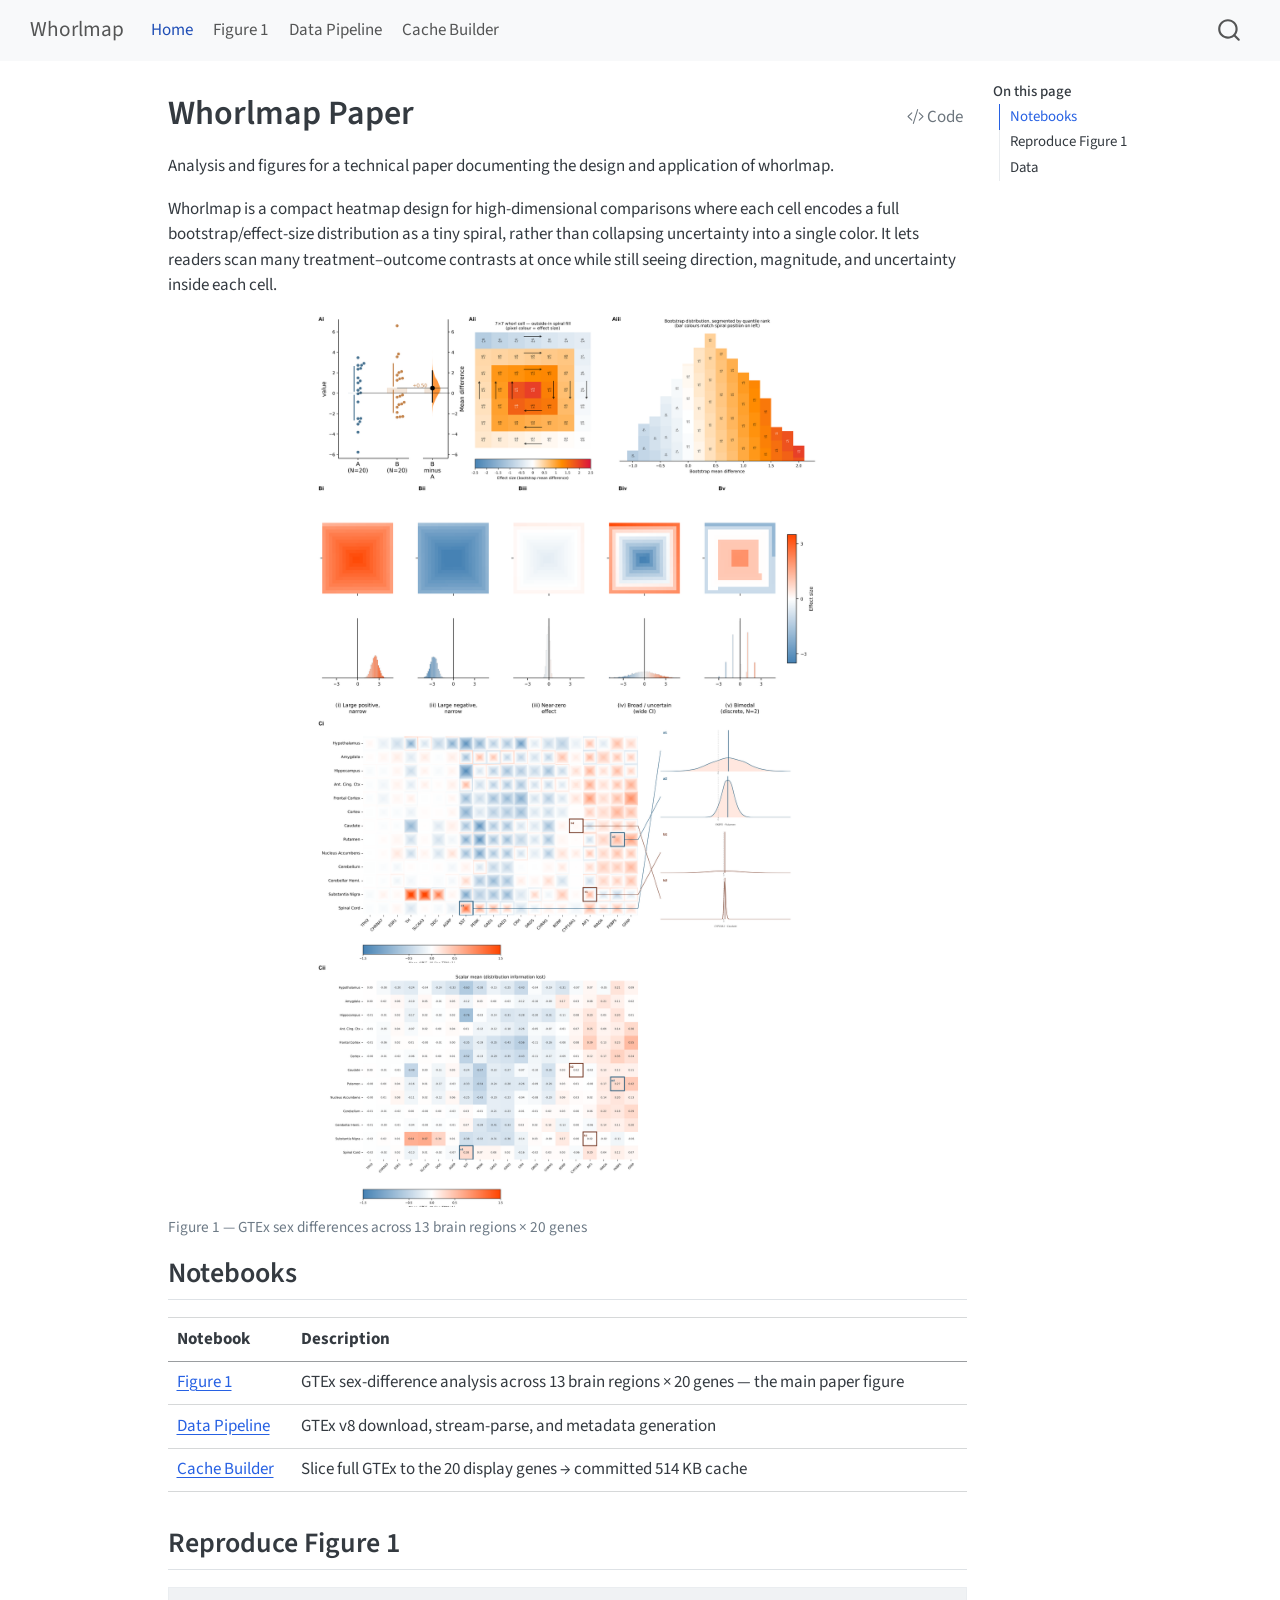
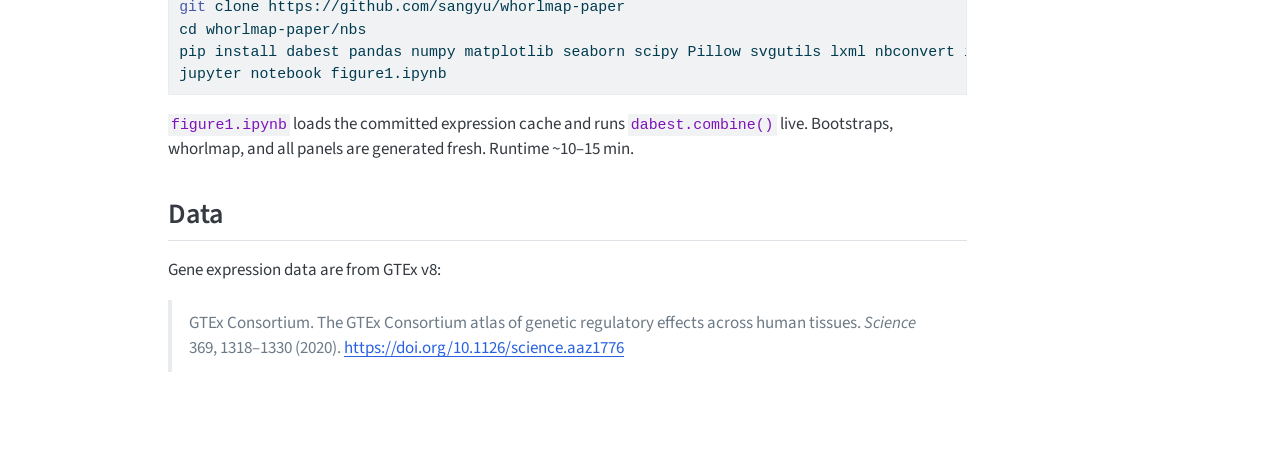
==== commit 5b4defb0: "deploy: db2ab4c7608def71f8d77894589853011971add8" ====
--- a/index.html
+++ b/index.html
@@ -190,7 +190,7 @@
 <p>Whorlmap is a compact heatmap design for high-dimensional comparisons where each cell encodes a full bootstrap/effect-size distribution as a tiny spiral, rather than collapsing uncertainty into a single color. It lets readers scan many treatment–outcome contrasts at once while still seeing direction, magnitude, and uncertainty inside each cell.</p>
 <div class="quarto-figure quarto-figure-center">
 <figure class="figure">
-<p><img src="assets/figure1_preview.png" class="img-fluid figure-img" width="500"></p>
+<p><img src="assets/figure1_assembly.png" class="img-fluid figure-img" width="500"></p>
 <figcaption>Figure 1 — GTEx sex differences across 13 brain regions × 20 genes</figcaption>
 </figure>
 </div>
@@ -699,7 +699,7 @@
 <span id="cb2-6"><a href="#cb2-6" aria-hidden="true" tabindex="-1"></a></span>
 <span id="cb2-7"><a href="#cb2-7" aria-hidden="true" tabindex="-1"></a>Whorlmap is a compact heatmap design for high-dimensional comparisons where each cell encodes a full bootstrap/effect-size distribution as a tiny spiral, rather than collapsing uncertainty into a single color. It lets readers scan many treatment–outcome contrasts at once while still seeing direction, magnitude, and uncertainty inside each cell.</span>
 <span id="cb2-8"><a href="#cb2-8" aria-hidden="true" tabindex="-1"></a></span>
-<span id="cb2-9"><a href="#cb2-9" aria-hidden="true" tabindex="-1"></a><span class="al">![Figure 1 — GTEx sex differences across 13 brain regions × 20 genes](assets/figure1_preview.png)</span>{width=500px fig-align="center"}</span>
+<span id="cb2-9"><a href="#cb2-9" aria-hidden="true" tabindex="-1"></a><span class="al">![Figure 1 — GTEx sex differences across 13 brain regions × 20 genes](assets/figure1_assembly.png)</span>{width=500px fig-align="center"}</span>
 <span id="cb2-10"><a href="#cb2-10" aria-hidden="true" tabindex="-1"></a></span>
 <span id="cb2-11"><a href="#cb2-11" aria-hidden="true" tabindex="-1"></a><span class="fu">## Notebooks</span></span>
 <span id="cb2-12"><a href="#cb2-12" aria-hidden="true" tabindex="-1"></a></span>
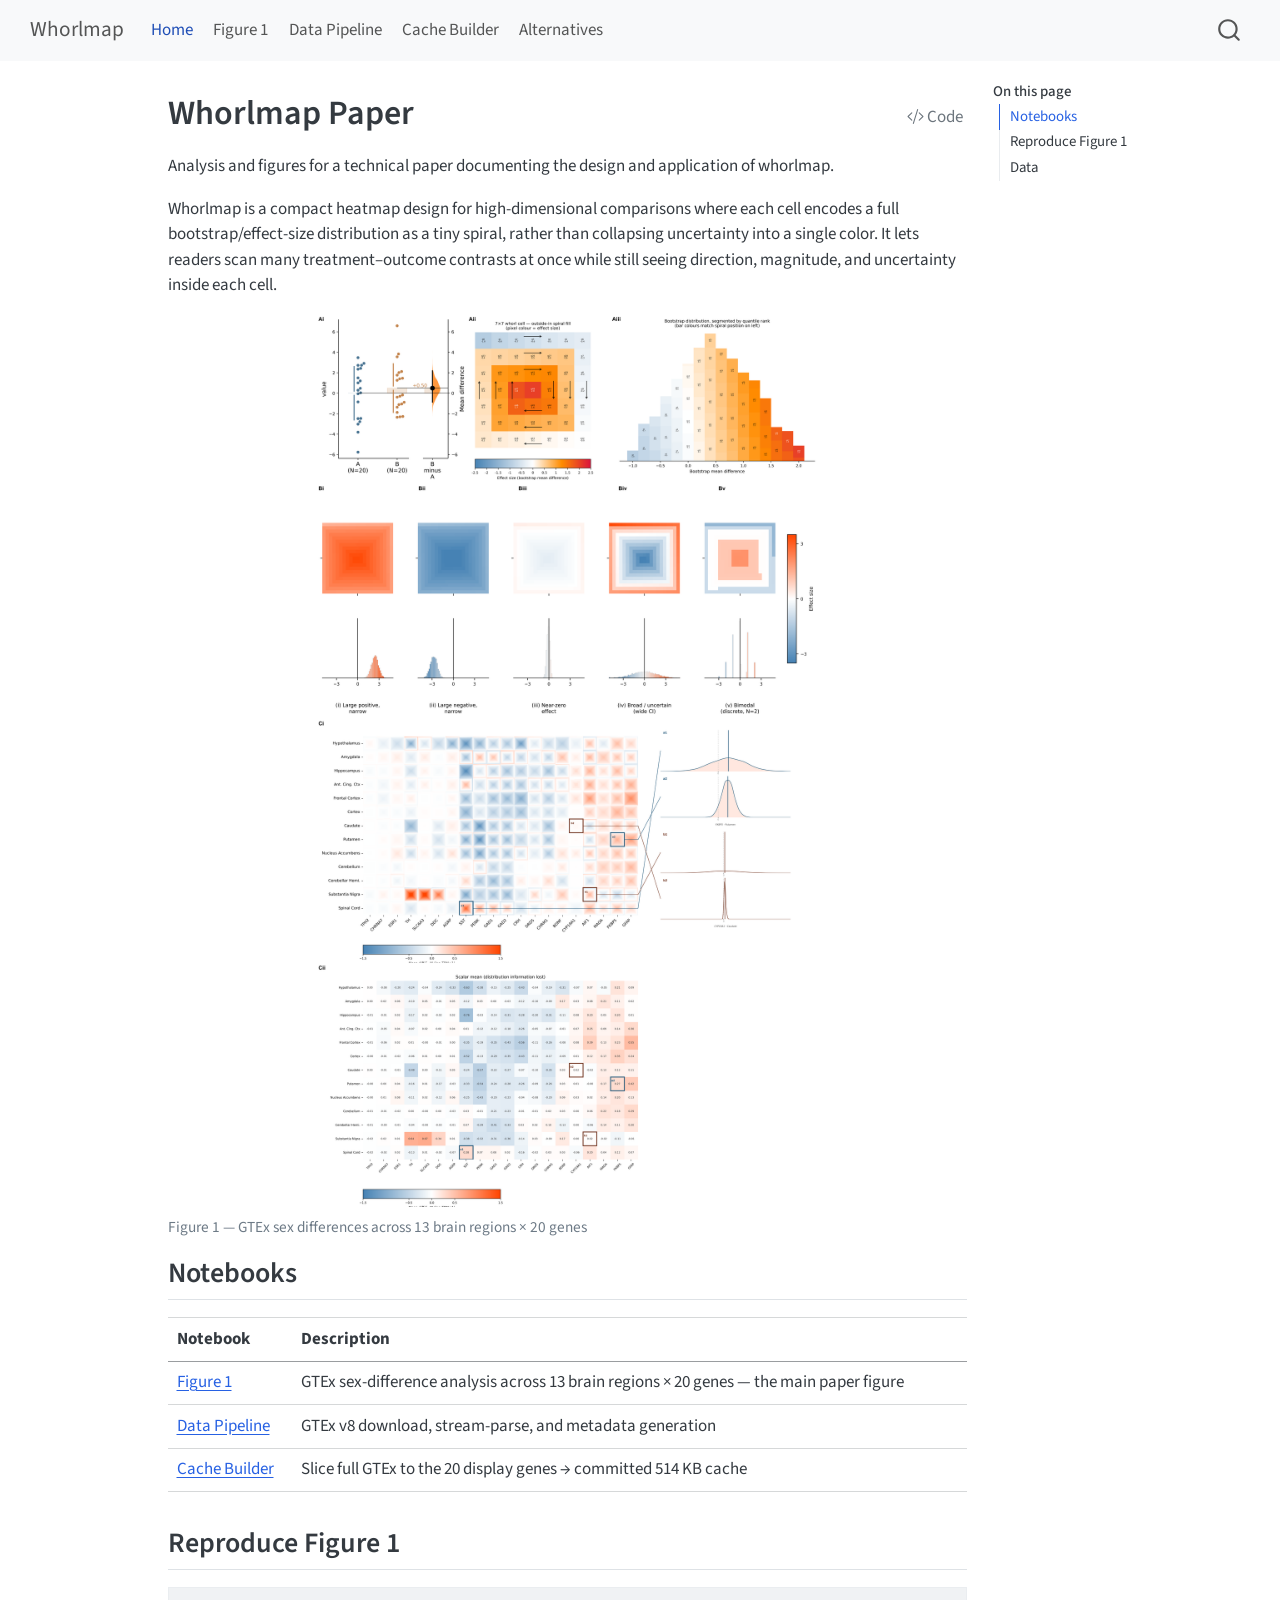
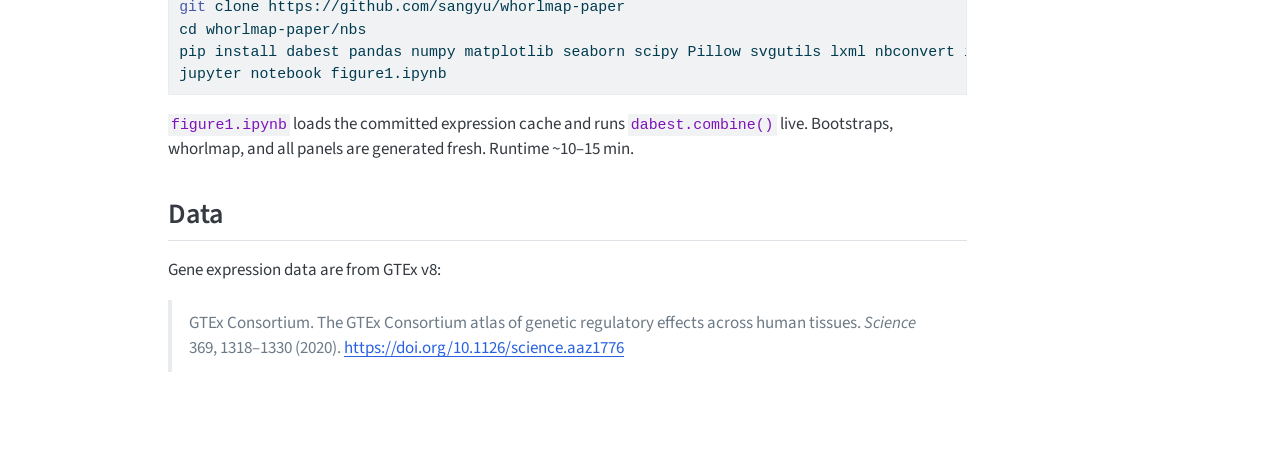
==== commit 271788b0: "deploy: 47961f6e1785fef4c8bbfdb3522e3f97f04a2f6f" ====
--- a/index.html
+++ b/index.html
@@ -142,6 +142,10 @@
     <a class="nav-link" href="./nbs/helpers/make_cache.html"> 
 <span class="menu-text">Cache Builder</span></a>
   </li>  
+  <li class="nav-item">
+    <a class="nav-link" href="./nbs/alternatives/spiral_variants.html"> 
+<span class="menu-text">Alternatives</span></a>
+  </li>  
 </ul>
           </div> <!-- /navcollapse -->
             <div class="quarto-navbar-tools">
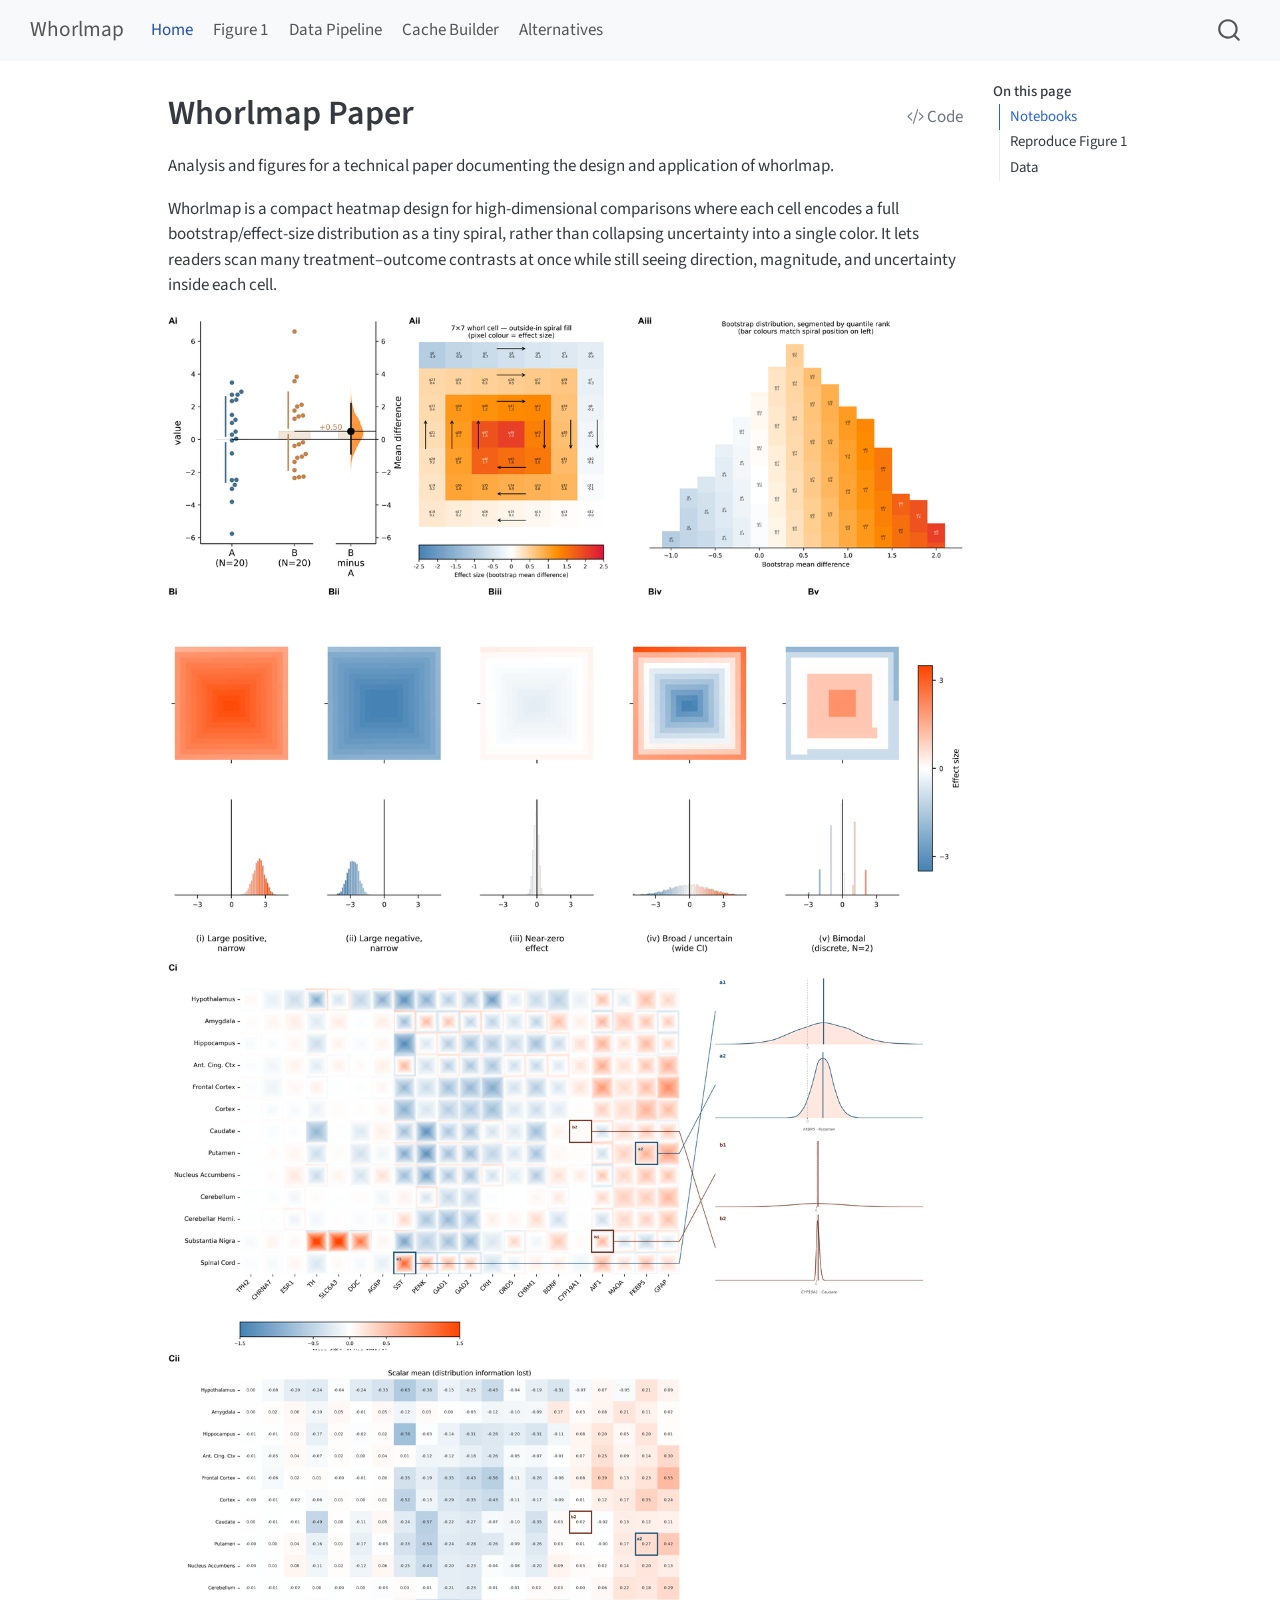
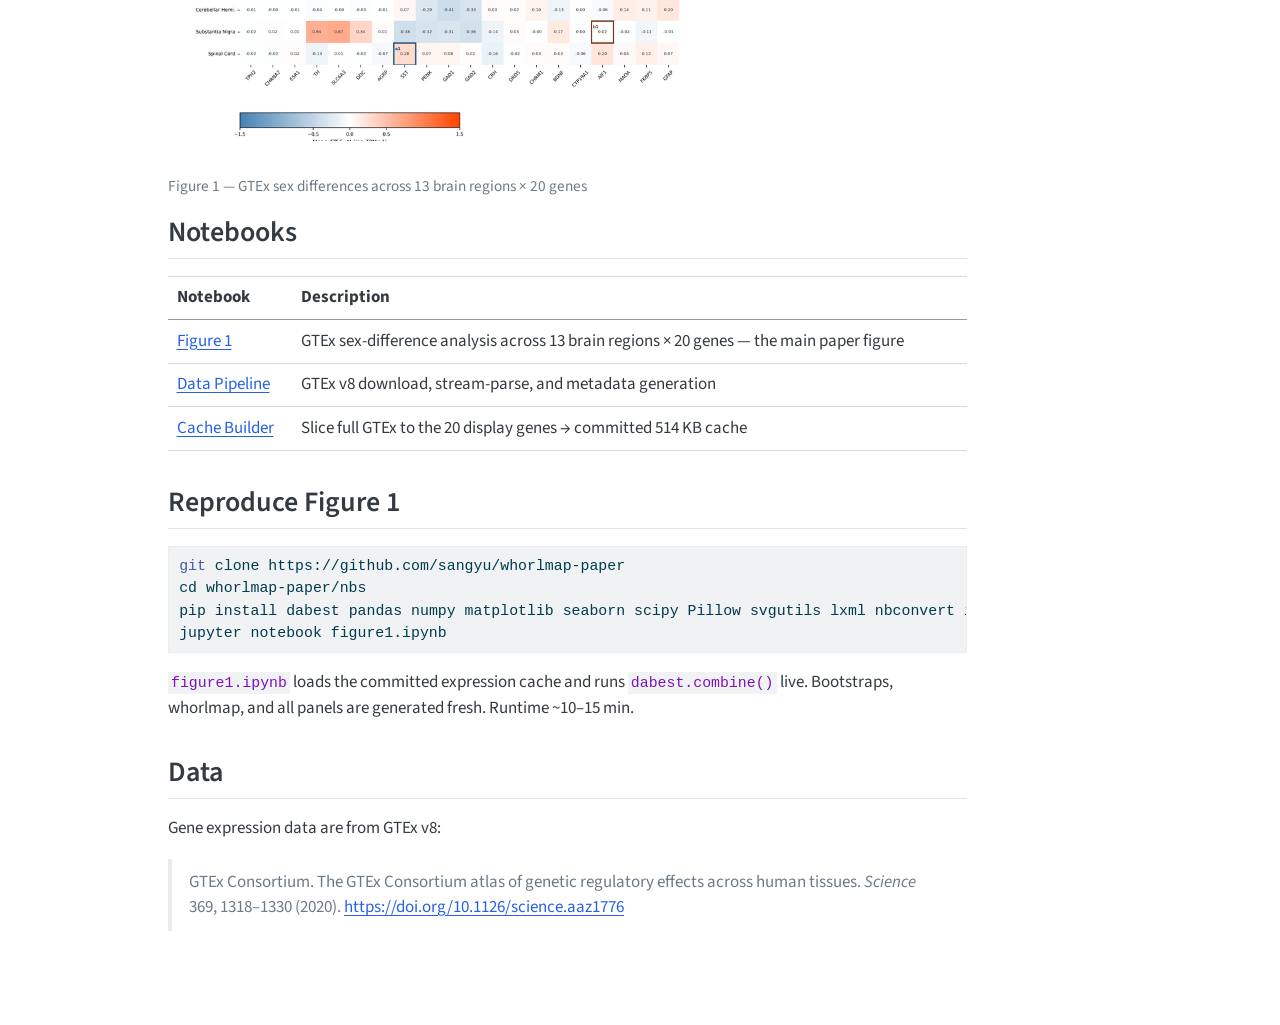
==== commit 9f0c405f: "deploy: 98d2517fbd858e8a1b9881f7bf5ef0e4fdcd420e" ====
--- a/index.html
+++ b/index.html
@@ -78,6 +78,9 @@
 <script src="site_libs/bootstrap/bootstrap.min.js"></script>
 <link href="site_libs/bootstrap/bootstrap-icons.css" rel="stylesheet">
 <link href="site_libs/bootstrap/bootstrap-bba5ebae505b5c03f3f0d8040a416a6b.min.css" rel="stylesheet" append-hash="true" id="quarto-bootstrap" data-mode="light">
+<script src="site_libs/quarto-contrib/glightbox/glightbox.min.js"></script>
+<link href="site_libs/quarto-contrib/glightbox/glightbox.min.css" rel="stylesheet">
+<link href="site_libs/quarto-contrib/glightbox/lightbox.css" rel="stylesheet">
 <script id="quarto-search-options" type="application/json">{
   "location": "navbar",
   "copy-button": false,
@@ -107,6 +110,7 @@
 }</script>
 
 
+<link rel="stylesheet" href="custom.css">
 </head>
 
 <body class="nav-fixed quarto-light">
@@ -194,7 +198,11 @@
 <p>Whorlmap is a compact heatmap design for high-dimensional comparisons where each cell encodes a full bootstrap/effect-size distribution as a tiny spiral, rather than collapsing uncertainty into a single color. It lets readers scan many treatment–outcome contrasts at once while still seeing direction, magnitude, and uncertainty inside each cell.</p>
 <div class="quarto-figure quarto-figure-center">
 <figure class="figure">
-<p><img src="assets/figure1_assembly.png" class="img-fluid figure-img" width="500"></p>
+<div class="quarto-figure quarto-figure-center">
+<figure class="figure">
+<p><a href="assets/figure1_assembly.png" class="lightbox" data-gallery="quarto-lightbox-gallery-1" title="Figure 1 — GTEx sex differences across 13 brain regions × 20 genes"><img src="assets/figure1_assembly.png" class="img-fluid quarto-figure quarto-figure-center figure-img" width="500" alt="Figure 1 — GTEx sex differences across 13 brain regions × 20 genes"></a></p>
+</figure>
+</div>
 <figcaption>Figure 1 — GTEx sex differences across 13 brain regions × 20 genes</figcaption>
 </figure>
 </div>
@@ -732,6 +740,38 @@
 <span id="cb2-35"><a href="#cb2-35" aria-hidden="true" tabindex="-1"></a><span class="at">&gt; GTEx Consortium. The GTEx Consortium atlas of genetic regulatory effects across human tissues. *Science* 369, 1318–1330 (2020). </span><span class="ot">&lt;https://doi.org/10.1126/science.aaz1776&gt;</span></span></code></pre></div><button title="Copy to Clipboard" class="code-copy-button" data-in-quarto-modal=""><i class="bi"></i></button></div>
 </div></div></div></div></div>
 </div> <!-- /content -->
+<script>var lightboxQuarto = GLightbox({"closeEffect":"zoom","descPosition":"bottom","loop":false,"openEffect":"zoom","selector":".lightbox"});
+(function() {
+  let previousOnload = window.onload;
+  window.onload = () => {
+    if (previousOnload) {
+      previousOnload();
+    }
+    lightboxQuarto.on('slide_before_load', (data) => {
+      const { slideIndex, slideNode, slideConfig, player, trigger } = data;
+      const href = trigger.getAttribute('href');
+      if (href !== null) {
+        const imgEl = window.document.querySelector(`a[href="${href}"] img`);
+        if (imgEl !== null) {
+          const srcAttr = imgEl.getAttribute("src");
+          if (srcAttr && srcAttr.startsWith("data:")) {
+            slideConfig.href = srcAttr;
+          }
+        }
+      } 
+    });
+  
+    lightboxQuarto.on('slide_after_load', (data) => {
+      const { slideIndex, slideNode, slideConfig, player, trigger } = data;
+      if (window.Quarto?.typesetMath) {
+        window.Quarto.typesetMath(slideNode);
+      }
+    });
+  
+  };
+  
+})();
+          </script>
 
 
 
--- a/custom.css
+++ b/custom.css
@@ -0,0 +1,5 @@
+.figure-img {
+  max-width: 100%;
+  height: auto;
+  width: auto;
+}
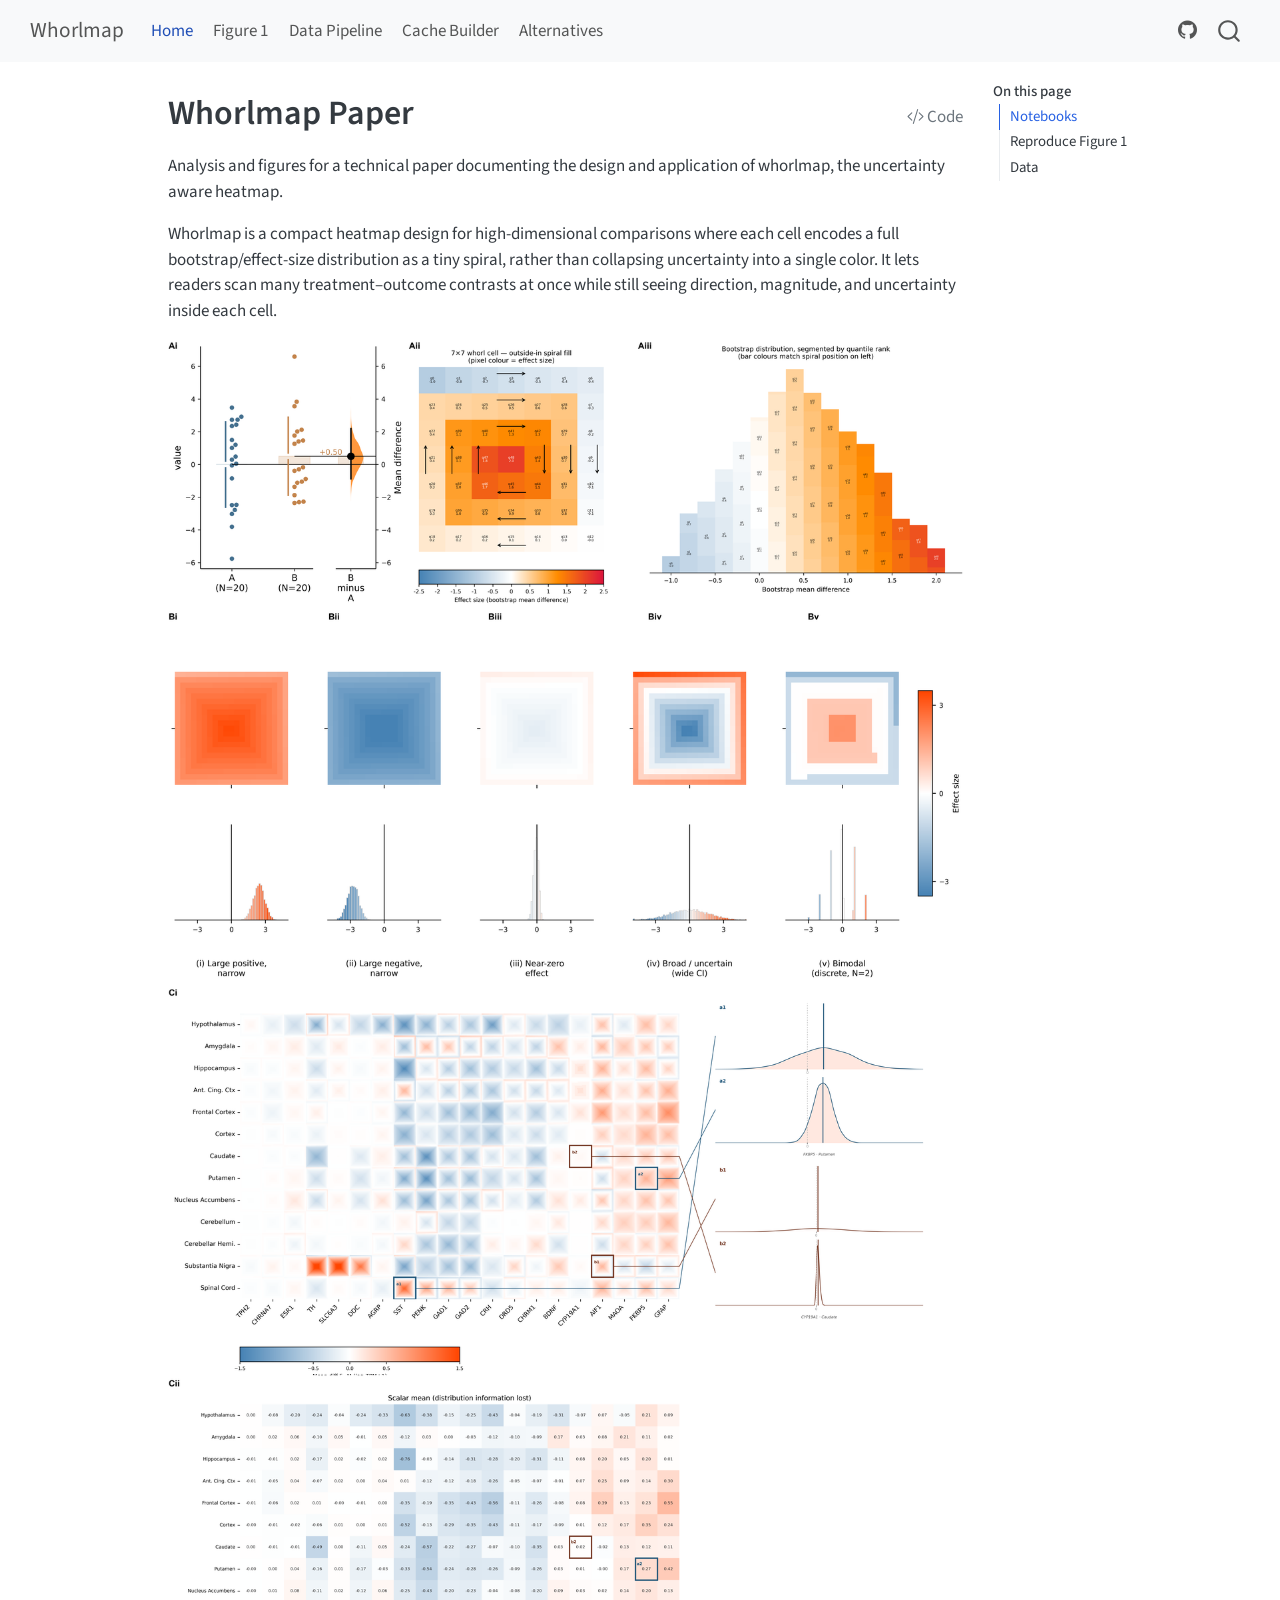
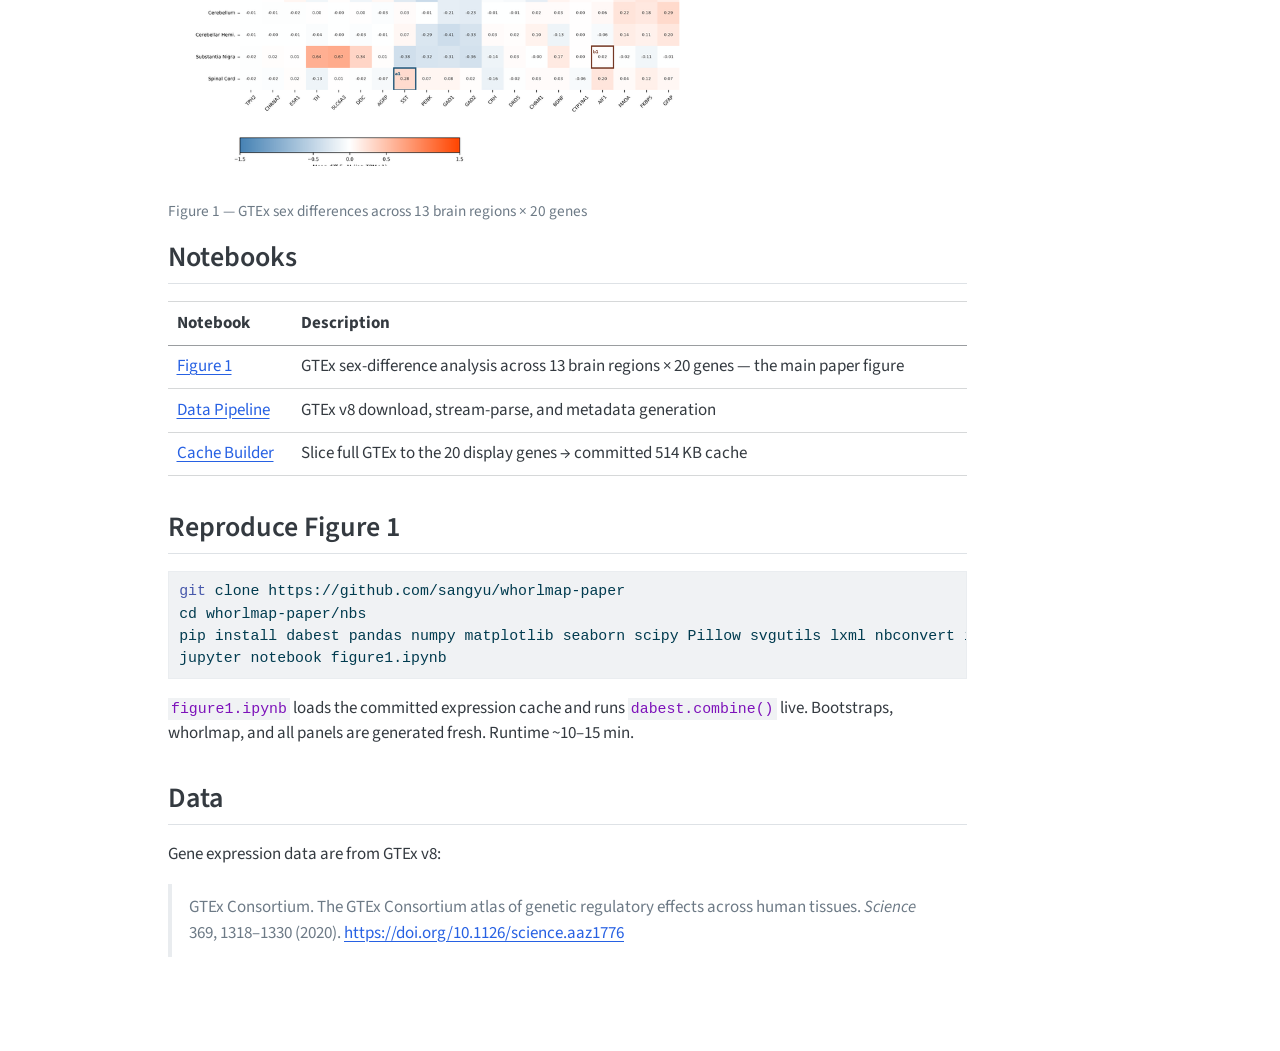
==== commit 441e91b0: "deploy: 01b3a0265c3813bca119c93f34ed61780231f98e" ====
--- a/index.html
+++ b/index.html
@@ -151,6 +151,13 @@
 <span class="menu-text">Alternatives</span></a>
   </li>  
 </ul>
+            <ul class="navbar-nav navbar-nav-scroll ms-auto">
+  <li class="nav-item compact">
+    <a class="nav-link" href="https://github.com/sangyu/whorlmap-paper"> <i class="bi bi-github" role="img" aria-label="GitHub">
+</i> 
+<span class="menu-text"></span></a>
+  </li>  
+</ul>
           </div> <!-- /navcollapse -->
             <div class="quarto-navbar-tools">
 </div>
@@ -194,7 +201,7 @@
 </header>
 
 
-<p>Analysis and figures for a technical paper documenting the design and application of whorlmap.</p>
+<p>Analysis and figures for a technical paper documenting the design and application of whorlmap, the uncertainty aware heatmap.</p>
 <p>Whorlmap is a compact heatmap design for high-dimensional comparisons where each cell encodes a full bootstrap/effect-size distribution as a tiny spiral, rather than collapsing uncertainty into a single color. It lets readers scan many treatment–outcome contrasts at once while still seeing direction, magnitude, and uncertainty inside each cell.</p>
 <div class="quarto-figure quarto-figure-center">
 <figure class="figure">
@@ -707,7 +714,7 @@
 <span id="cb2-2"><a href="#cb2-2" aria-hidden="true" tabindex="-1"></a><span class="an">title:</span><span class="co"> "Whorlmap Paper"</span></span>
 <span id="cb2-3"><a href="#cb2-3" aria-hidden="true" tabindex="-1"></a><span class="co">---</span></span>
 <span id="cb2-4"><a href="#cb2-4" aria-hidden="true" tabindex="-1"></a></span>
-<span id="cb2-5"><a href="#cb2-5" aria-hidden="true" tabindex="-1"></a>Analysis and figures for a technical paper documenting the design and application of whorlmap.</span>
+<span id="cb2-5"><a href="#cb2-5" aria-hidden="true" tabindex="-1"></a>Analysis and figures for a technical paper documenting the design and application of whorlmap, the uncertainty aware heatmap.</span>
 <span id="cb2-6"><a href="#cb2-6" aria-hidden="true" tabindex="-1"></a></span>
 <span id="cb2-7"><a href="#cb2-7" aria-hidden="true" tabindex="-1"></a>Whorlmap is a compact heatmap design for high-dimensional comparisons where each cell encodes a full bootstrap/effect-size distribution as a tiny spiral, rather than collapsing uncertainty into a single color. It lets readers scan many treatment–outcome contrasts at once while still seeing direction, magnitude, and uncertainty inside each cell.</span>
 <span id="cb2-8"><a href="#cb2-8" aria-hidden="true" tabindex="-1"></a></span>
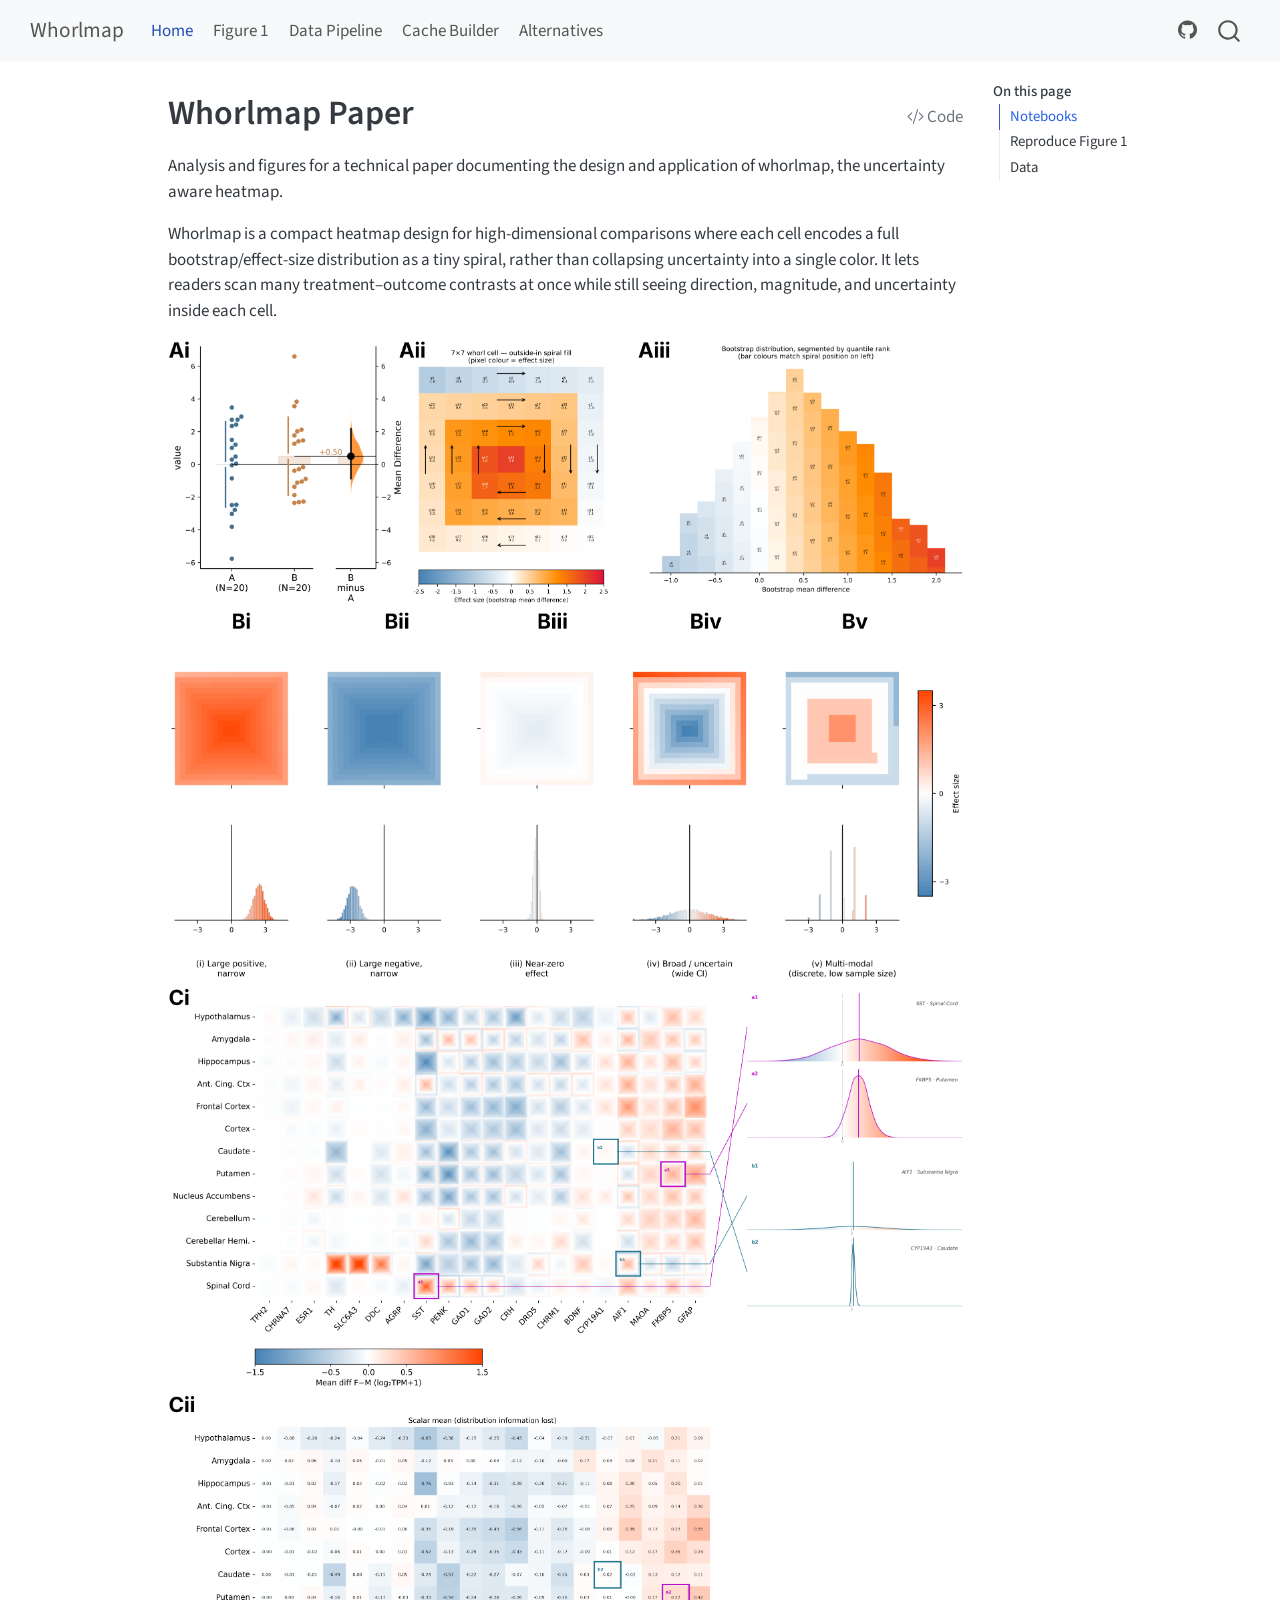
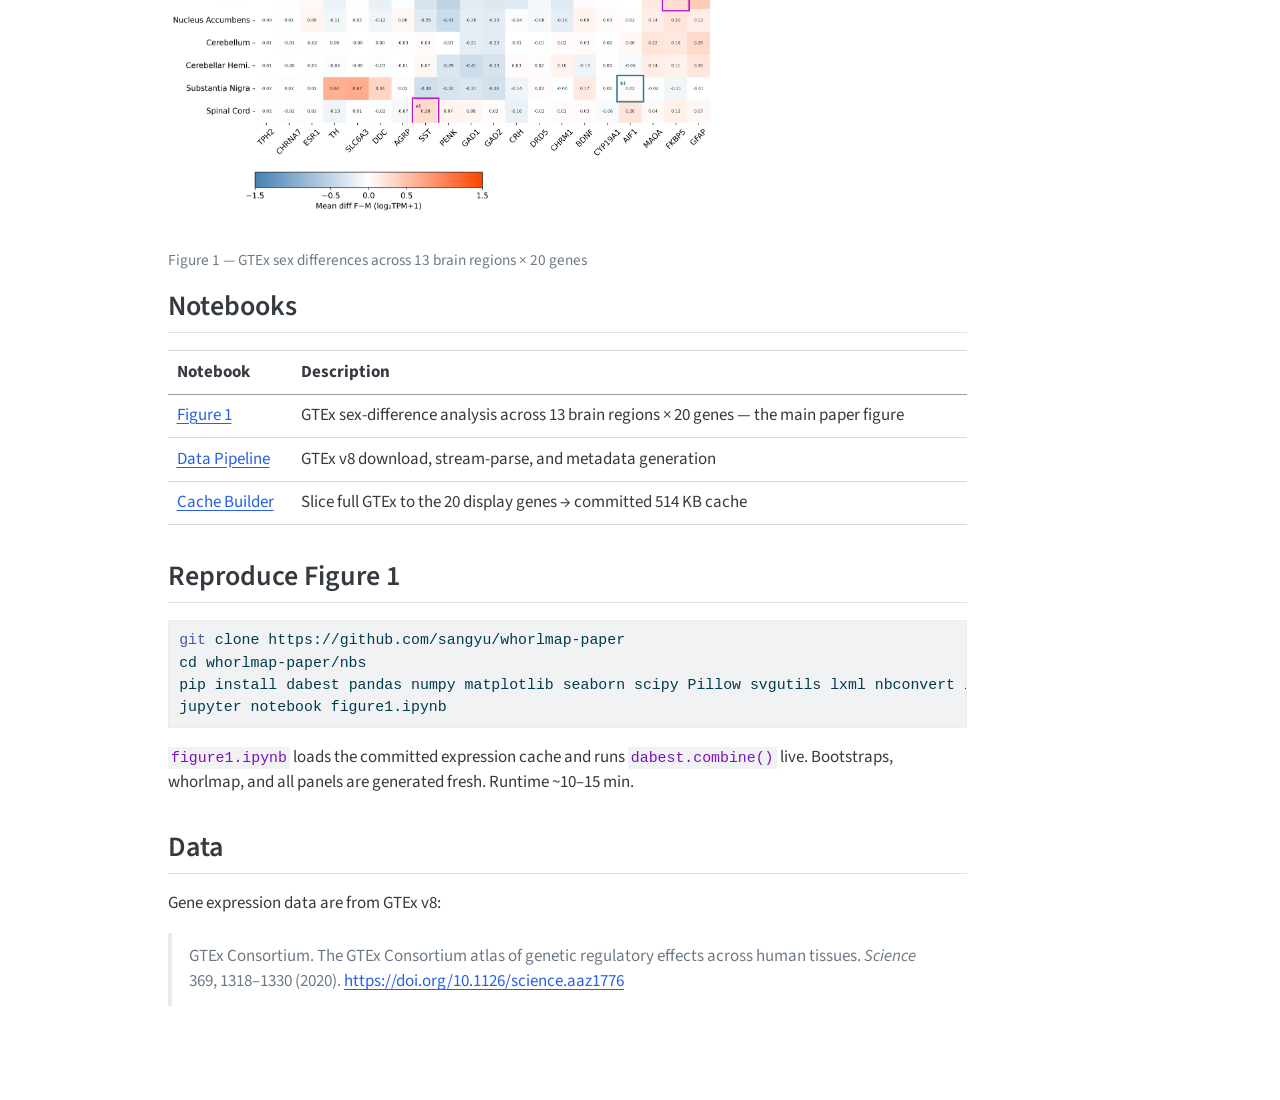
==== commit f6cd875d: "deploy: 953dfc52e40dbbb3753a03d3910b6b5830165f30" ====
--- a/index.html
+++ b/index.html
@@ -207,7 +207,7 @@
 <figure class="figure">
 <div class="quarto-figure quarto-figure-center">
 <figure class="figure">
-<p><a href="assets/figure1_assembly.png" class="lightbox" data-gallery="quarto-lightbox-gallery-1" title="Figure 1 — GTEx sex differences across 13 brain regions × 20 genes"><img src="assets/figure1_assembly.png" class="img-fluid quarto-figure quarto-figure-center figure-img" width="500" alt="Figure 1 — GTEx sex differences across 13 brain regions × 20 genes"></a></p>
+<p><a href="nbs/images/figure1_assembly.png" class="lightbox" data-gallery="quarto-lightbox-gallery-1" title="Figure 1 — GTEx sex differences across 13 brain regions × 20 genes"><img src="nbs/images/figure1_assembly.png" class="img-fluid quarto-figure quarto-figure-center figure-img" width="500" alt="Figure 1 — GTEx sex differences across 13 brain regions × 20 genes"></a></p>
 </figure>
 </div>
 <figcaption>Figure 1 — GTEx sex differences across 13 brain regions × 20 genes</figcaption>
@@ -718,7 +718,7 @@
 <span id="cb2-6"><a href="#cb2-6" aria-hidden="true" tabindex="-1"></a></span>
 <span id="cb2-7"><a href="#cb2-7" aria-hidden="true" tabindex="-1"></a>Whorlmap is a compact heatmap design for high-dimensional comparisons where each cell encodes a full bootstrap/effect-size distribution as a tiny spiral, rather than collapsing uncertainty into a single color. It lets readers scan many treatment–outcome contrasts at once while still seeing direction, magnitude, and uncertainty inside each cell.</span>
 <span id="cb2-8"><a href="#cb2-8" aria-hidden="true" tabindex="-1"></a></span>
-<span id="cb2-9"><a href="#cb2-9" aria-hidden="true" tabindex="-1"></a><span class="al">![Figure 1 — GTEx sex differences across 13 brain regions × 20 genes](assets/figure1_assembly.png)</span>{width=500px fig-align="center"}</span>
+<span id="cb2-9"><a href="#cb2-9" aria-hidden="true" tabindex="-1"></a><span class="al">![Figure 1 — GTEx sex differences across 13 brain regions × 20 genes](nbs/images/figure1_assembly.png)</span>{width=500px fig-align="center"}</span>
 <span id="cb2-10"><a href="#cb2-10" aria-hidden="true" tabindex="-1"></a></span>
 <span id="cb2-11"><a href="#cb2-11" aria-hidden="true" tabindex="-1"></a><span class="fu">## Notebooks</span></span>
 <span id="cb2-12"><a href="#cb2-12" aria-hidden="true" tabindex="-1"></a></span>
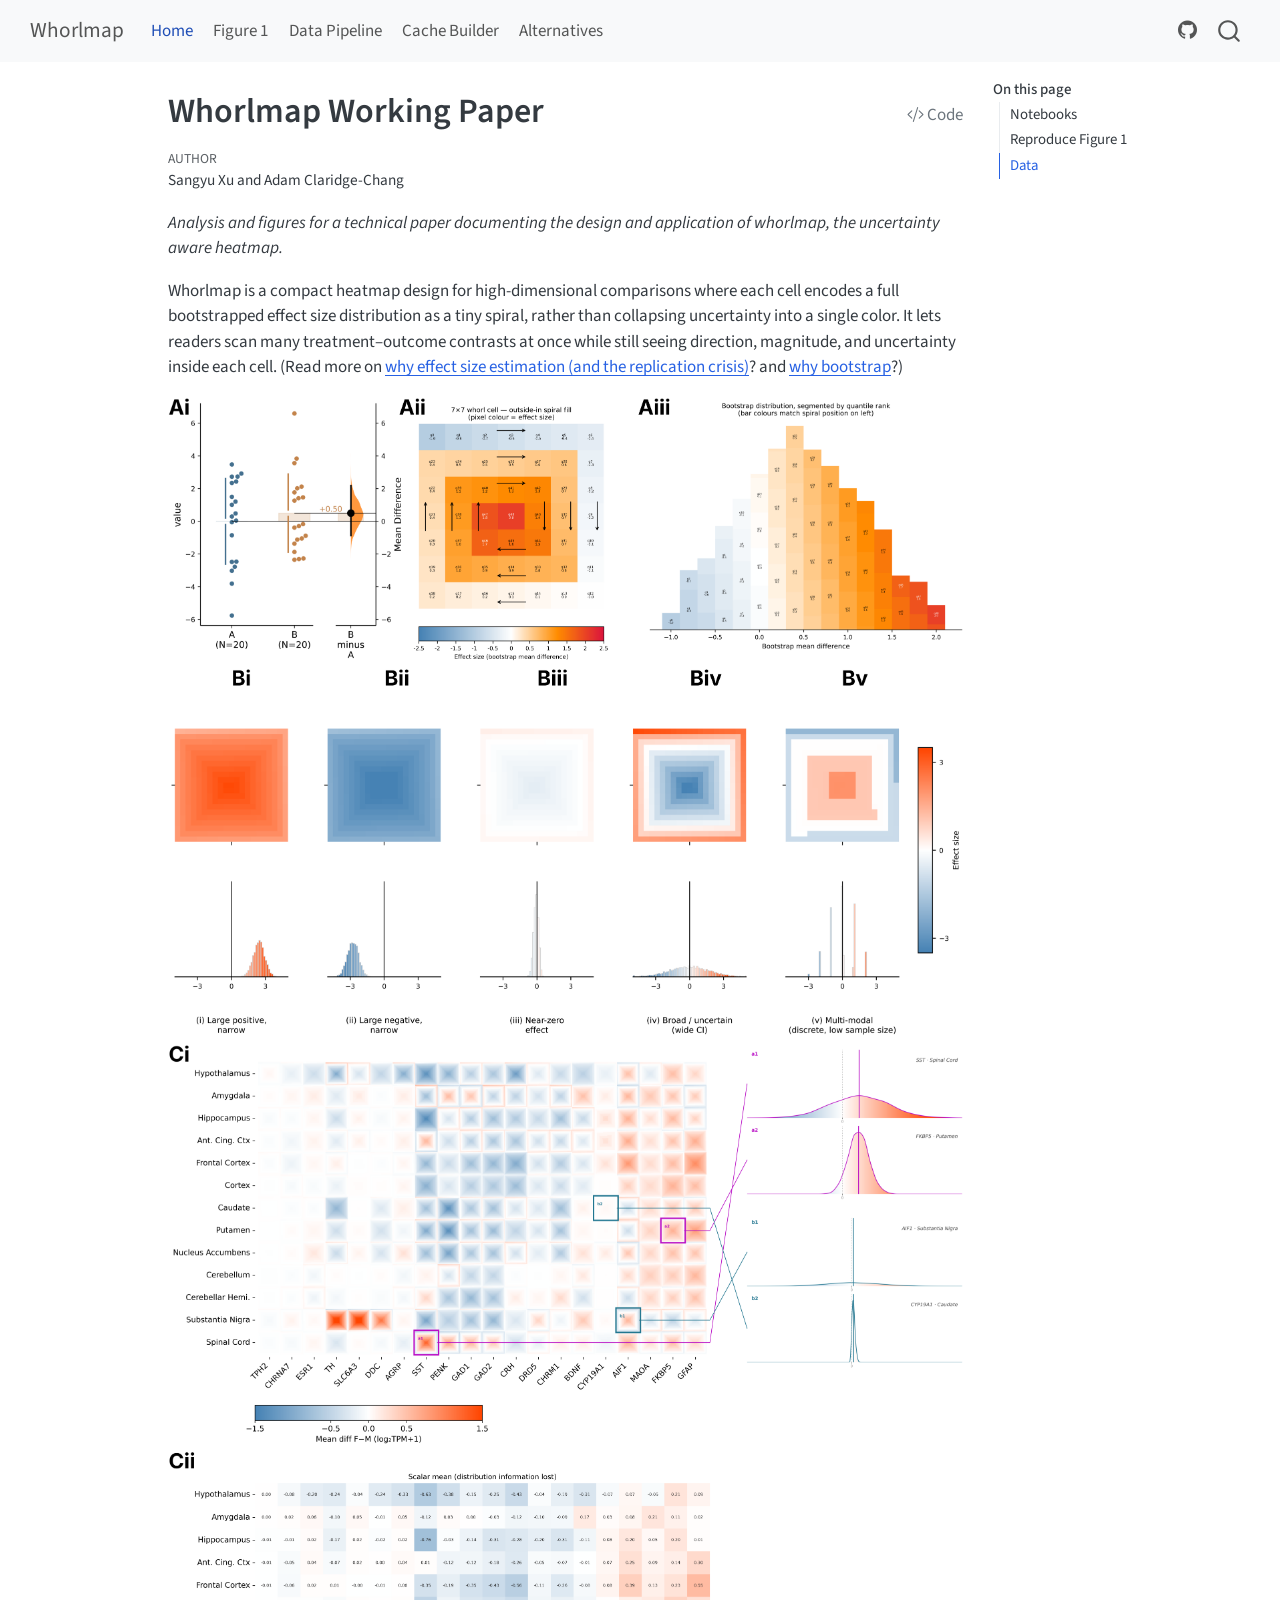
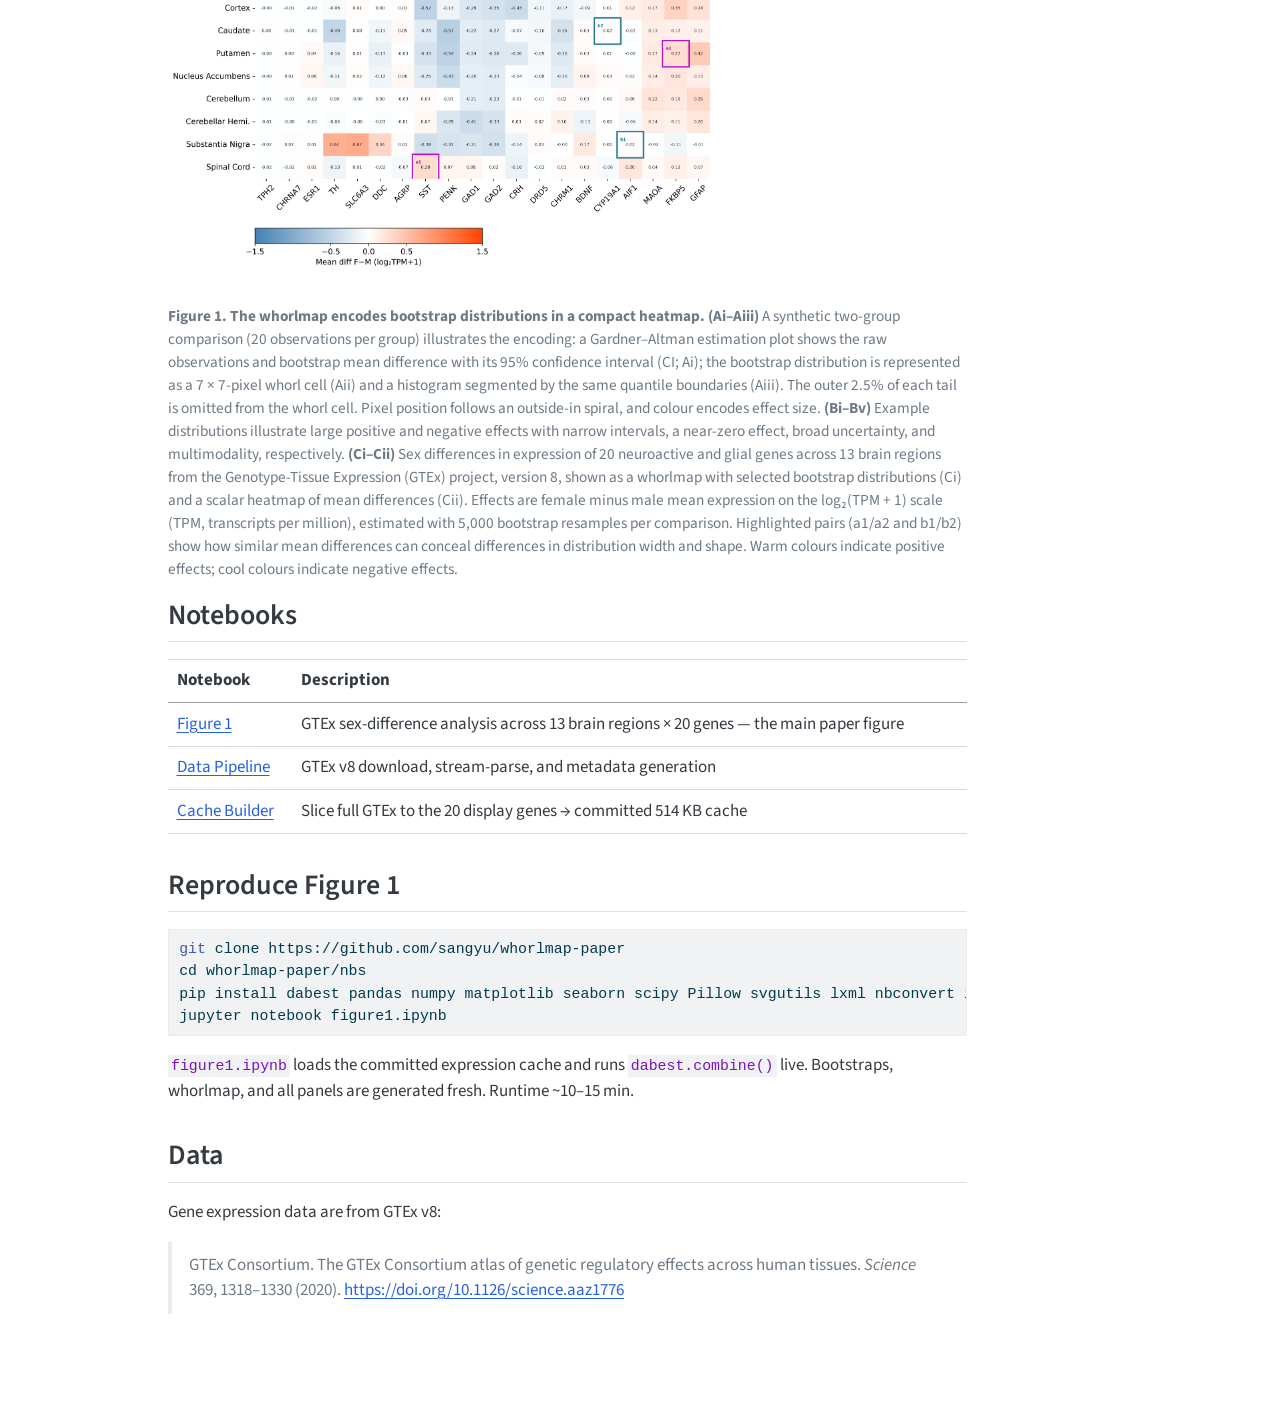
==== commit 4c210595: "deploy: 1f7904070cea6d5b14b0a3d1c8c55914af170131" ====
--- a/index.html
+++ b/index.html
@@ -2,20 +2,24 @@
 <html xmlns="http://www.w3.org/1999/xhtml" lang="en" xml:lang="en"><head>
 
 <meta charset="utf-8">
-<meta name="generator" content="quarto-1.9.38">
+<meta name="generator" content="quarto-1.11.9">
 
 <meta name="viewport" content="width=device-width, initial-scale=1.0, user-scalable=yes">
 
-
-<title>Whorlmap Paper – Whorlmap</title>
+<meta name="author" content="Sangyu Xu and Adam Claridge-Chang">
+
+<title>Whorlmap Working Paper – Whorlmap</title>
 <style>
 /* Default styles provided by pandoc.
 ** See https://pandoc.org/MANUAL.html#variables-for-html for config info.
 */
-code{white-space: pre-wrap;}
 span.smallcaps{font-variant: small-caps;}
-div.columns{display: flex; gap: min(4vw, 1.5em);}
-div.column{flex: auto; overflow-x: auto;}
+div.columns{display: flex; gap: 1.5em;}
+div.column{flex: auto;}
+@media screen {
+div.columns{gap: min(4vw, 1.5em);}
+div.column{overflow-x: auto;}
+}
 div.hanging-indent{margin-left: 1.5em; text-indent: -1.5em;}
 ul.task-list{list-style: none;}
 ul.task-list li input[type="checkbox"] {
@@ -70,14 +74,15 @@
 <meta name="quarto:offset" content="./">
 <script src="site_libs/quarto-html/quarto.js" type="module"></script>
 <script src="site_libs/quarto-html/tabsets/tabsets.js" type="module"></script>
+<script src="site_libs/quarto-html/scrollable-regions/scrollable-regions.js" type="module"></script>
 <script src="site_libs/quarto-html/popper.min.js"></script>
 <script src="site_libs/quarto-html/tippy.umd.min.js"></script>
 <script src="site_libs/quarto-html/anchor.min.js"></script>
 <link href="site_libs/quarto-html/tippy.css" rel="stylesheet">
-<link href="site_libs/quarto-html/quarto-syntax-highlighting-15634bcf2e68342d4ad2dfa704d543f6.css" rel="stylesheet" id="quarto-text-highlighting-styles">
+<link href="site_libs/quarto-html/quarto-syntax-highlighting-63b5708e65d6cd79cd7618c58d0c21e7.css" rel="stylesheet" id="quarto-text-highlighting-styles">
 <script src="site_libs/bootstrap/bootstrap.min.js"></script>
 <link href="site_libs/bootstrap/bootstrap-icons.css" rel="stylesheet">
-<link href="site_libs/bootstrap/bootstrap-bba5ebae505b5c03f3f0d8040a416a6b.min.css" rel="stylesheet" append-hash="true" id="quarto-bootstrap" data-mode="light">
+<link href="site_libs/bootstrap/bootstrap-8d3ad9c781c51ccd60b292c95058b2c2.min.css" rel="stylesheet" append-hash="true" id="quarto-bootstrap" data-mode="light">
 <script src="site_libs/quarto-contrib/glightbox/glightbox.min.js"></script>
 <link href="site_libs/quarto-contrib/glightbox/glightbox.min.css" rel="stylesheet">
 <link href="site_libs/quarto-contrib/glightbox/lightbox.css" rel="stylesheet">
@@ -113,19 +118,18 @@
 <link rel="stylesheet" href="custom.css">
 </head>
 
-<body class="nav-fixed quarto-light">
+<body class="nav-fixed quarto-light"><a id="quarto-skip-link" class="visually-hidden-focusable" href="#quarto-document-content">Skip to main content</a>
 
 <div id="quarto-search-results"></div>
   <header id="quarto-header" class="headroom fixed-top">
-    <nav class="navbar navbar-expand-lg " data-bs-theme="dark">
+    <nav class="navbar navbar-expand-lg " data-bs-theme="dark" aria-label="Site">
       <div class="navbar-container container-fluid">
       <div class="navbar-brand-container mx-auto">
     <a class="navbar-brand" href="./index.html">
     <span class="navbar-title">Whorlmap</span>
     </a>
   </div>
-            <div id="quarto-search" class="" title="Search"></div>
-          <button class="navbar-toggler" type="button" data-bs-toggle="collapse" data-bs-target="#navbarCollapse" aria-controls="navbarCollapse" role="menu" aria-expanded="false" aria-label="Toggle navigation" onclick="if (window.quartoToggleHeadroom) { window.quartoToggleHeadroom(); }">
+          <button class="navbar-toggler" type="button" data-bs-toggle="collapse" data-bs-target="#navbarCollapse" aria-controls="navbarCollapse" aria-expanded="false" aria-label="Toggle navigation" onclick="if (window.quartoToggleHeadroom) { window.quartoToggleHeadroom(); }">
   <span class="navbar-toggler-icon"></span>
 </button>
           <div class="collapse navbar-collapse" id="navbarCollapse">
@@ -161,6 +165,7 @@
           </div> <!-- /navcollapse -->
             <div class="quarto-navbar-tools">
 </div>
+            <div id="quarto-search" class="" title="Search"></div>
       </div> <!-- /container-fluid -->
     </nav>
 </header>
@@ -169,7 +174,7 @@
 <!-- sidebar -->
 <!-- margin-sidebar -->
     <div id="quarto-margin-sidebar" class="sidebar margin-sidebar">
-        <nav id="TOC" role="doc-toc" class="toc-active">
+        <nav id="TOC" role="doc-toc" aria-labelledby="toc-title" class="toc-active">
     <h2 id="toc-title">On this page</h2>
    
   <ul>
@@ -180,17 +185,23 @@
 </nav>
     </div>
 <!-- main -->
-<main class="content" id="quarto-document-content">
+<main class="content" id="quarto-document-content" tabindex="-1">
 
 <header id="title-block-header" class="quarto-title-block default">
 <div class="quarto-title">
-<div class="quarto-title-block"><div><h1 class="title">Whorlmap Paper</h1><button type="button" class="btn code-tools-button" id="quarto-code-tools-source"><i class="bi"></i> Code</button></div></div>
+<div class="quarto-title-block"><div><h1 class="title">Whorlmap Working Paper</h1><button type="button" class="btn code-tools-button" id="quarto-code-tools-source"><i class="bi"></i> Code</button></div></div>
 </div>
 
 
 
 <div class="quarto-title-meta">
 
+    <div>
+    <div class="quarto-title-meta-heading">Author</div>
+    <div class="quarto-title-meta-contents">
+             <p>Sangyu Xu and Adam Claridge-Chang </p>
+          </div>
+  </div>
     
   
     
@@ -201,16 +212,16 @@
 </header>
 
 
-<p>Analysis and figures for a technical paper documenting the design and application of whorlmap, the uncertainty aware heatmap.</p>
-<p>Whorlmap is a compact heatmap design for high-dimensional comparisons where each cell encodes a full bootstrap/effect-size distribution as a tiny spiral, rather than collapsing uncertainty into a single color. It lets readers scan many treatment–outcome contrasts at once while still seeing direction, magnitude, and uncertainty inside each cell.</p>
+<p><em>Analysis and figures for a technical paper documenting the design and application of whorlmap, the uncertainty aware heatmap.</em></p>
+<p>Whorlmap is a compact heatmap design for high-dimensional comparisons where each cell encodes a full bootstrapped effect size distribution as a tiny spiral, rather than collapsing uncertainty into a single color. It lets readers scan many treatment–outcome contrasts at once while still seeing direction, magnitude, and uncertainty inside each cell. (Read more on <a href="https://xusangyu.com/blog/01_dabest.html">why effect size estimation (and the replication crisis)</a>? and <a href="https://acclab.github.io/DABEST-python/blog/posts/bootstraps/bootstraps.html">why bootstrap</a>?)</p>
 <div class="quarto-figure quarto-figure-center">
 <figure class="figure">
 <div class="quarto-figure quarto-figure-center">
 <figure class="figure">
-<p><a href="nbs/images/figure1_assembly.png" class="lightbox" data-gallery="quarto-lightbox-gallery-1" title="Figure 1 — GTEx sex differences across 13 brain regions × 20 genes"><img src="nbs/images/figure1_assembly.png" class="img-fluid quarto-figure quarto-figure-center figure-img" width="500" alt="Figure 1 — GTEx sex differences across 13 brain regions × 20 genes"></a></p>
+<p><a href="nbs/images/figure1_assembly.png" class="lightbox" data-gallery="quarto-lightbox-gallery-1" title="Figure 1. The whorlmap encodes bootstrap distributions in a compact heatmap. (Ai–Aiii) A synthetic two-group comparison (20 observations per group) illustrates the encoding: a Gardner–Altman estimation plot shows the raw observations and bootstrap mean difference with its 95% confidence interval (CI; Ai); the bootstrap distribution is represented as a 7 × 7-pixel whorl cell (Aii) and a histogram segmented by the same quantile boundaries (Aiii). The outer 2.5% of each tail is omitted from the whorl cell. Pixel position follows an outside-in spiral, and colour encodes effect size. (Bi–Bv) Example distributions illustrate large positive and negative effects with narrow intervals, a near-zero effect, broad uncertainty, and multimodality, respectively. (Ci–Cii) Sex differences in expression of 20 neuroactive and glial genes across 13 brain regions from the Genotype-Tissue Expression (GTEx) project, version 8, shown as a whorlmap with selected bootstrap distributions (Ci) and a scalar heatmap of mean differences (Cii). Effects are female minus male mean expression on the log₂(TPM + 1) scale (TPM, transcripts per million), estimated with 5,000 bootstrap resamples per comparison. Highlighted pairs (a1/a2 and b1/b2) show how similar mean differences can conceal differences in distribution width and shape. Warm colours indicate positive effects; cool colours indicate negative effects."><img src="nbs/images/figure1_assembly.png" class="img-fluid quarto-figure quarto-figure-center figure-img" alt="Ai shows two groups of observations with an effect estimate. Aii and Aiii link a spiral pixel grid to a coloured histogram. Bi through Bv show five contrasting pixel patterns above their distributions. Ci has brain regions in rows and genes in columns, with four outlined cells linked to distributions at right. Cii replaces the pixel patterns with uniform colours and numerical means, obscuring differences in uncertainty." width="500"></a></p>
 </figure>
 </div>
-<figcaption>Figure 1 — GTEx sex differences across 13 brain regions × 20 genes</figcaption>
+<figcaption><strong>Figure 1. The whorlmap encodes bootstrap distributions in a compact heatmap.</strong> <strong>(Ai–Aiii)</strong> A synthetic two-group comparison (20 observations per group) illustrates the encoding: a Gardner–Altman estimation plot shows the raw observations and bootstrap mean difference with its 95% confidence interval (CI; Ai); the bootstrap distribution is represented as a 7 × 7-pixel whorl cell (Aii) and a histogram segmented by the same quantile boundaries (Aiii). The outer 2.5% of each tail is omitted from the whorl cell. Pixel position follows an outside-in spiral, and colour encodes effect size. <strong>(Bi–Bv)</strong> Example distributions illustrate large positive and negative effects with narrow intervals, a near-zero effect, broad uncertainty, and multimodality, respectively. <strong>(Ci–Cii)</strong> Sex differences in expression of 20 neuroactive and glial genes across 13 brain regions from the Genotype-Tissue Expression (GTEx) project, version 8, shown as a whorlmap with selected bootstrap distributions (Ci) and a scalar heatmap of mean differences (Cii). Effects are female minus male mean expression on the log₂(TPM + 1) scale (TPM, transcripts per million), estimated with 5,000 bootstrap resamples per comparison. Highlighted pairs (a1/a2 and b1/b2) show how similar mean differences can conceal differences in distribution width and shape. Warm colours indicate positive effects; cool colours indicate negative effects.</figcaption>
 </figure>
 </div>
 <section id="notebooks" class="level2">
@@ -259,6 +270,32 @@
 </section>
 
 </main> <!-- /main -->
+<script>
+document.addEventListener("DOMContentLoaded", () => {
+  const lightbox = window.lightboxQuarto;
+  if (!lightbox) return;
+
+  // Let touch gestures scroll the figure instead of changing/closing slides.
+  lightbox.settings.touchNavigation = false;
+  lightbox.on("slide_before_load", ({ slideNode, slideConfig }) => {
+    if (slideConfig.type !== "image") return;
+    slideNode.classList.add("figure-width-view");
+    slideNode.tabIndex = -1;
+    slideConfig.zoomable = false;
+    slideConfig.draggable = false;
+  });
+
+  const startAtTop = () => {
+    const slide = lightbox.getActiveSlide();
+    if (!slide?.classList.contains("figure-width-view")) return;
+    slide.scrollTop = 0;
+    // Allow arrow keys and Page Down to scroll; Escape still closes the viewer.
+    slide.focus({ preventScroll: true });
+  };
+  lightbox.on("open", startAtTop);
+  lightbox.on("slide_changed", startAtTop);
+});
+</script>
 <script id="quarto-html-after-body" type="application/javascript">
   window.document.addEventListener("DOMContentLoaded", function (event) {
     const icon = "";
@@ -351,16 +388,16 @@
     }
     function toggleCodeHandler(show) {
       return function(e) {
-        const detailsSrc = window.document.querySelectorAll(".cell > details > .sourceCode");
-        for (let i=0; i<detailsSrc.length; i++) {
-          const details = detailsSrc[i].parentElement;
+        const cellDetails = window.document.querySelectorAll(".cell details.code-fold");
+        for (let i=0; i<cellDetails.length; i++) {
+          const details = cellDetails[i];
           if (show) {
             details.open = true;
           } else {
             details.removeAttribute("open");
           }
         }
-        const cellCodeDivs = window.document.querySelectorAll(".cell > .sourceCode");
+        const cellCodeDivs = window.document.querySelectorAll(".cell div.sourceCode.cell-code");
         const fromCls = show ? "hidden" : "unhidden";
         const toCls = show ? "unhidden" : "hidden";
         for (let i=0; i<cellCodeDivs.length; i++) {
@@ -388,7 +425,8 @@
           return filterRegex.test(href) || localhostRegex.test(href) || mailtoRegex.test(href);
       }
       // Inspect non-navigation links and adorn them if external
-     var links = window.document.querySelectorAll('a[href]:not(.nav-link):not(.navbar-brand):not(.toc-action):not(.sidebar-link):not(.sidebar-item-toggle):not(.pagination-link):not(.no-external):not([aria-hidden]):not(.dropdown-item):not(.quarto-navigation-tool):not(.about-link)');
+      window.quartoDecorateExternalLinks = function (root) {
+     var links = (root || window.document).querySelectorAll('a[href]:not(.nav-link):not(.navbar-brand):not(.toc-action):not(.sidebar-link):not(.sidebar-item-toggle):not(.pagination-link):not(.no-external):not([aria-hidden]):not(.dropdown-item):not(.quarto-navigation-tool):not(.about-link)');
       for (var i=0; i<links.length; i++) {
         const link = links[i];
         if (!isInternal(link.href)) {
@@ -397,8 +435,69 @@
           if (link.dataset.originalHref !== undefined) {
             link.href = link.dataset.originalHref;
           }
-        }
-      }
+          if (!link.classList.contains('no-external-icon')) {
+          }
+        }
+      }
+      };
+      window.quartoDecorateExternalLinks(window.document);
+    // Esc closes the popup (WCAG 1.4.13) and focus leaving both trigger and
+    // popup closes it (WCAG 2.4.11); tippy handles neither for interactive popups.
+    const hideOnEscAndFocusOut = {
+      name: 'hideOnEscAndFocusOut',
+      defaultValue: true,
+      fn(instance) {
+        const dismiss = () => {
+          // A show scheduled by the trigger delay would otherwise reopen it
+          instance.clearDelayTimeouts();
+          instance.hide();
+        };
+        const onKeyDown = (event) => {
+          if (event.key !== 'Escape') {
+            return;
+          }
+          // Keep Esc from also reaching page handlers (e.g. reveal.js overview),
+          // except an open reveal.js slide menu, which Esc should close too.
+          // The menu handles keys only when its keyboard option is on.
+          const menuHandlesEsc = window.Reveal?.getPlugin?.('menu')?.isOpen() &&
+            window.Reveal.getConfig().menu?.keyboard !== false;
+          if (!menuHandlesEsc) {
+            event.stopPropagation();
+          }
+          if (instance.popper.contains(window.document.activeElement)) {
+            // Disabled while refocusing so the focus trigger does not reopen it
+            instance.disable();
+            instance.reference.focus();
+            instance.enable();
+          }
+          dismiss();
+        };
+        const onFocusOut = (event) => {
+          const target = event.relatedTarget;
+          if (target && !instance.reference.contains(target) &&
+              !instance.popper.contains(target)) {
+            dismiss();
+          }
+        };
+        // On the trigger too: a click trigger (code-annotations: select) has no
+        // blur handling. Attached for the instance's lifetime so leaving the
+        // trigger also cancels a show still pending on the trigger delay.
+        instance.reference.addEventListener('focusout', onFocusOut);
+        return {
+          onShow() {
+            window.document.addEventListener('keydown', onKeyDown, true);
+            instance.popper.addEventListener('focusout', onFocusOut);
+          },
+          onHide() {
+            window.document.removeEventListener('keydown', onKeyDown, true);
+            instance.popper.removeEventListener('focusout', onFocusOut);
+          },
+          onDestroy() {
+            instance.reference.removeEventListener('focusout', onFocusOut);
+          },
+        };
+      },
+    };
     function tippyHover(el, contentFn, onTriggerFn, onUntriggerFn) {
       const config = {
         allowHTML: true,
@@ -412,6 +511,7 @@
         interactiveBorder: 10,
         theme: 'quarto',
         placement: 'bottom-start',
+        plugins: [hideOnEscAndFocusOut],
       };
       if (contentFn) {
         config.content = contentFn;
@@ -574,44 +674,54 @@
           const lineIds = lines.map((line) => {
             return targetCell + "-" + line;
           })
-          let top = null;
-          let height = null;
-          let parent = null;
+          // Each band is positioned against its own containing block, which is
+          // not the offsetParent of the lines, so place it from client rects.
+          const placeBand = (band, firstEl, lastEl, codeBlock) => {
+            const container = band.offsetParent;
+            if (container === null) {
+              return;
+            }
+            const containerRect = container.getBoundingClientRect();
+            // Reveal.js scales slides with a transform, so convert client
+            // pixels back to the CSS pixels of the container.
+            const scale = containerRect.height / container.offsetHeight || 1;
+            const firstRect = firstEl.getBoundingClientRect();
+            const lastRect = lastEl.getBoundingClientRect();
+            const top = (firstRect.top - containerRect.top) / scale - container.clientTop + container.scrollTop;
+            const height = (lastRect.bottom - firstRect.top) / scale;
+            band.style.top = top - 2 + "px";
+            band.style.height = height + 4 + "px";
+            if (codeBlock) {
+              // Without the copy button wrapper, the containing block is wider
+              // than the code block, so span the code block explicitly.
+              const blockRect = codeBlock.getBoundingClientRect();
+              band.style.left = (blockRect.left - containerRect.left) / scale - container.clientLeft + container.scrollLeft + "px";
+              band.style.width = blockRect.width / scale + "px";
+            }
+          };
           if (lineIds.length > 0) {
-              //compute the position of the single el (top and bottom and make a div)
-              const el = window.document.getElementById(lineIds[0]);
-              top = el.offsetTop;
-              height = el.offsetHeight;
-              parent = el.parentElement.parentElement;
-            if (lineIds.length > 1) {
-              const lastEl = window.document.getElementById(lineIds[lineIds.length - 1]);
-              const bottom = lastEl.offsetTop + lastEl.offsetHeight;
-              height = bottom - top;
+            const el = window.document.getElementById(lineIds[0]);
+            const lastEl = window.document.getElementById(lineIds[lineIds.length - 1]);
+            const parent = el.parentElement.parentElement;
+            // cook up a div (if necessary) and position it
+            let div = window.document.getElementById("code-annotation-line-highlight");
+            if (div === null) {
+              div = window.document.createElement("div");
+              div.setAttribute("id", "code-annotation-line-highlight");
+              div.style.position = 'absolute';
+              parent.appendChild(div);
             }
-            if (top !== null && height !== null && parent !== null) {
-              // cook up a div (if necessary) and position it 
-              let div = window.document.getElementById("code-annotation-line-highlight");
-              if (div === null) {
-                div = window.document.createElement("div");
-                div.setAttribute("id", "code-annotation-line-highlight");
-                div.style.position = 'absolute';
-                parent.appendChild(div);
-              }
-              div.style.top = top - 2 + "px";
-              div.style.height = height + 4 + "px";
-              div.style.left = 0;
-              let gutterDiv = window.document.getElementById("code-annotation-line-highlight-gutter");
-              if (gutterDiv === null) {
-                gutterDiv = window.document.createElement("div");
-                gutterDiv.setAttribute("id", "code-annotation-line-highlight-gutter");
-                gutterDiv.style.position = 'absolute';
-                const codeCell = window.document.getElementById(targetCell);
-                const gutter = codeCell.querySelector('.code-annotation-gutter');
-                gutter.appendChild(gutterDiv);
-              }
-              gutterDiv.style.top = top - 2 + "px";
-              gutterDiv.style.height = height + 4 + "px";
+            placeBand(div, el, lastEl, parent.closest("div.sourceCode") || parent);
+            let gutterDiv = window.document.getElementById("code-annotation-line-highlight-gutter");
+            if (gutterDiv === null) {
+              gutterDiv = window.document.createElement("div");
+              gutterDiv.setAttribute("id", "code-annotation-line-highlight-gutter");
+              gutterDiv.style.position = 'absolute';
+              const codeCell = window.document.getElementById(targetCell);
+              const gutter = codeCell.querySelector('.code-annotation-gutter');
+              gutter.appendChild(gutterDiv);
             }
+            placeBand(gutterDiv, el, lastEl);
             selectedAnnoteEl = annoteEl;
           }
         };
@@ -709,42 +819,46 @@
       }
     }
   });
+  </script>
+  <script type="application/javascript">
+  window.quartoScrollableRegionsLabels = {"code":"Scrollable code","output":"Scrollable output"};
   </script><div class="modal fade" id="quarto-embedded-source-code-modal" tabindex="-1" aria-labelledby="quarto-embedded-source-code-modal-label" aria-hidden="true"><div class="modal-dialog modal-dialog-scrollable"><div class="modal-content"><div class="modal-header"><h5 class="modal-title" id="quarto-embedded-source-code-modal-label">Source Code</h5><button class="btn-close" data-bs-dismiss="modal"></button></div><div class="modal-body"><div class="">
 <div class="code-copy-outer-scaffold"><div class="sourceCode" id="cb2" data-shortcodes="false"><pre class="sourceCode markdown code-with-copy"><code class="sourceCode markdown"><span id="cb2-1"><a href="#cb2-1" aria-hidden="true" tabindex="-1"></a><span class="co">---</span></span>
-<span id="cb2-2"><a href="#cb2-2" aria-hidden="true" tabindex="-1"></a><span class="an">title:</span><span class="co"> "Whorlmap Paper"</span></span>
-<span id="cb2-3"><a href="#cb2-3" aria-hidden="true" tabindex="-1"></a><span class="co">---</span></span>
-<span id="cb2-4"><a href="#cb2-4" aria-hidden="true" tabindex="-1"></a></span>
-<span id="cb2-5"><a href="#cb2-5" aria-hidden="true" tabindex="-1"></a>Analysis and figures for a technical paper documenting the design and application of whorlmap, the uncertainty aware heatmap.</span>
-<span id="cb2-6"><a href="#cb2-6" aria-hidden="true" tabindex="-1"></a></span>
-<span id="cb2-7"><a href="#cb2-7" aria-hidden="true" tabindex="-1"></a>Whorlmap is a compact heatmap design for high-dimensional comparisons where each cell encodes a full bootstrap/effect-size distribution as a tiny spiral, rather than collapsing uncertainty into a single color. It lets readers scan many treatment–outcome contrasts at once while still seeing direction, magnitude, and uncertainty inside each cell.</span>
-<span id="cb2-8"><a href="#cb2-8" aria-hidden="true" tabindex="-1"></a></span>
-<span id="cb2-9"><a href="#cb2-9" aria-hidden="true" tabindex="-1"></a><span class="al">![Figure 1 — GTEx sex differences across 13 brain regions × 20 genes](nbs/images/figure1_assembly.png)</span>{width=500px fig-align="center"}</span>
-<span id="cb2-10"><a href="#cb2-10" aria-hidden="true" tabindex="-1"></a></span>
-<span id="cb2-11"><a href="#cb2-11" aria-hidden="true" tabindex="-1"></a><span class="fu">## Notebooks</span></span>
-<span id="cb2-12"><a href="#cb2-12" aria-hidden="true" tabindex="-1"></a></span>
-<span id="cb2-13"><a href="#cb2-13" aria-hidden="true" tabindex="-1"></a><span class="pp">|</span> Notebook <span class="pp">|</span> Description <span class="pp">|</span></span>
-<span id="cb2-14"><a href="#cb2-14" aria-hidden="true" tabindex="-1"></a><span class="pp">|---|---|</span></span>
-<span id="cb2-15"><a href="#cb2-15" aria-hidden="true" tabindex="-1"></a><span class="pp">|</span> <span class="co">[</span><span class="ot">Figure 1</span><span class="co">](nbs/figure1.ipynb)</span> <span class="pp">|</span> GTEx sex-difference analysis across 13 brain regions × 20 genes — the main paper figure <span class="pp">|</span></span>
-<span id="cb2-16"><a href="#cb2-16" aria-hidden="true" tabindex="-1"></a><span class="pp">|</span> <span class="co">[</span><span class="ot">Data Pipeline</span><span class="co">](nbs/helpers/survey.ipynb)</span> <span class="pp">|</span> GTEx v8 download, stream-parse, and metadata generation <span class="pp">|</span></span>
-<span id="cb2-17"><a href="#cb2-17" aria-hidden="true" tabindex="-1"></a><span class="pp">|</span> <span class="co">[</span><span class="ot">Cache Builder</span><span class="co">](nbs/helpers/make_cache.ipynb)</span> <span class="pp">|</span> Slice full GTEx to the 20 display genes → committed 514 KB cache <span class="pp">|</span></span>
-<span id="cb2-18"><a href="#cb2-18" aria-hidden="true" tabindex="-1"></a></span>
-<span id="cb2-19"><a href="#cb2-19" aria-hidden="true" tabindex="-1"></a><span class="fu">## Reproduce Figure 1</span></span>
-<span id="cb2-20"><a href="#cb2-20" aria-hidden="true" tabindex="-1"></a></span>
-<span id="cb2-21"><a href="#cb2-21" aria-hidden="true" tabindex="-1"></a><span class="in">```sh</span></span>
-<span id="cb2-22"><a href="#cb2-22" aria-hidden="true" tabindex="-1"></a><span class="fu">git</span> clone https://github.com/sangyu/whorlmap-paper</span>
-<span id="cb2-23"><a href="#cb2-23" aria-hidden="true" tabindex="-1"></a><span class="bu">cd</span> whorlmap-paper/nbs</span>
-<span id="cb2-24"><a href="#cb2-24" aria-hidden="true" tabindex="-1"></a><span class="ex">pip</span> install dabest pandas numpy matplotlib seaborn scipy Pillow svgutils lxml nbconvert ipykernel</span>
-<span id="cb2-25"><a href="#cb2-25" aria-hidden="true" tabindex="-1"></a><span class="ex">jupyter</span> notebook figure1.ipynb</span>
-<span id="cb2-26"><a href="#cb2-26" aria-hidden="true" tabindex="-1"></a><span class="in">```</span></span>
-<span id="cb2-27"><a href="#cb2-27" aria-hidden="true" tabindex="-1"></a></span>
-<span id="cb2-28"><a href="#cb2-28" aria-hidden="true" tabindex="-1"></a><span class="in">`figure1.ipynb`</span> loads the committed expression cache and runs <span class="in">`dabest.combine()`</span> live.</span>
-<span id="cb2-29"><a href="#cb2-29" aria-hidden="true" tabindex="-1"></a>Bootstraps, whorlmap, and all panels are generated fresh. Runtime ~10–15 min.</span>
-<span id="cb2-30"><a href="#cb2-30" aria-hidden="true" tabindex="-1"></a></span>
-<span id="cb2-31"><a href="#cb2-31" aria-hidden="true" tabindex="-1"></a><span class="fu">## Data</span></span>
-<span id="cb2-32"><a href="#cb2-32" aria-hidden="true" tabindex="-1"></a></span>
-<span id="cb2-33"><a href="#cb2-33" aria-hidden="true" tabindex="-1"></a>Gene expression data are from GTEx v8:</span>
-<span id="cb2-34"><a href="#cb2-34" aria-hidden="true" tabindex="-1"></a></span>
-<span id="cb2-35"><a href="#cb2-35" aria-hidden="true" tabindex="-1"></a><span class="at">&gt; GTEx Consortium. The GTEx Consortium atlas of genetic regulatory effects across human tissues. *Science* 369, 1318–1330 (2020). </span><span class="ot">&lt;https://doi.org/10.1126/science.aaz1776&gt;</span></span></code></pre></div><button title="Copy to Clipboard" class="code-copy-button" data-in-quarto-modal=""><i class="bi"></i></button></div>
+<span id="cb2-2"><a href="#cb2-2" aria-hidden="true" tabindex="-1"></a><span class="an">title:</span><span class="co"> "Whorlmap Working Paper"</span></span>
+<span id="cb2-3"><a href="#cb2-3" aria-hidden="true" tabindex="-1"></a><span class="an">author:</span><span class="co"> "Sangyu Xu and Adam Claridge-Chang"</span></span>
+<span id="cb2-4"><a href="#cb2-4" aria-hidden="true" tabindex="-1"></a><span class="co">---</span></span>
+<span id="cb2-5"><a href="#cb2-5" aria-hidden="true" tabindex="-1"></a></span>
+<span id="cb2-6"><a href="#cb2-6" aria-hidden="true" tabindex="-1"></a>*Analysis and figures for a technical paper documenting the design and application of whorlmap, the uncertainty aware heatmap.*</span>
+<span id="cb2-7"><a href="#cb2-7" aria-hidden="true" tabindex="-1"></a></span>
+<span id="cb2-8"><a href="#cb2-8" aria-hidden="true" tabindex="-1"></a>Whorlmap is a compact heatmap design for high-dimensional comparisons where each cell encodes a full bootstrapped effect size distribution as a tiny spiral, rather than collapsing uncertainty into a single color. It lets readers scan many treatment–outcome contrasts at once while still seeing direction, magnitude, and uncertainty inside each cell. (Read more on <span class="co">[</span><span class="ot">why effect size estimation (and the replication crisis)</span><span class="co">](https://xusangyu.com/blog/01_dabest.html)</span>? and <span class="co">[</span><span class="ot">why bootstrap</span><span class="co">](https://acclab.github.io/DABEST-python/blog/posts/bootstraps/bootstraps.html)</span>?) </span>
+<span id="cb2-9"><a href="#cb2-9" aria-hidden="true" tabindex="-1"></a></span>
+<span id="cb2-10"><a href="#cb2-10" aria-hidden="true" tabindex="-1"></a><span class="al">![**Figure 1. The whorlmap encodes bootstrap distributions in a compact heatmap.** **(Ai–Aiii)** A synthetic two-group comparison (20 observations per group) illustrates the encoding: a Gardner–Altman estimation plot shows the raw observations and bootstrap mean difference with its 95% confidence interval (CI; Ai); the bootstrap distribution is represented as a 7 × 7-pixel whorl cell (Aii) and a histogram segmented by the same quantile boundaries (Aiii). The outer 2.5% of each tail is omitted from the whorl cell. Pixel position follows an outside-in spiral, and colour encodes effect size. **(Bi–Bv)** Example distributions illustrate large positive and negative effects with narrow intervals, a near-zero effect, broad uncertainty, and multimodality, respectively. **(Ci–Cii)** Sex differences in expression of 20 neuroactive and glial genes across 13 brain regions from the Genotype-Tissue Expression (GTEx) project, version 8, shown as a whorlmap with selected bootstrap distributions (Ci) and a scalar heatmap of mean differences (Cii). Effects are female minus male mean expression on the log₂(TPM + 1) scale (TPM, transcripts per million), estimated with 5,000 bootstrap resamples per comparison. Highlighted pairs (a1/a2 and b1/b2) show how similar mean differences can conceal differences in distribution width and shape. Warm colours indicate positive effects; cool colours indicate negative effects.](nbs/images/figure1_assembly.png)</span>{width=500px fig-align="center" fig-alt="Ai shows two groups of observations with an effect estimate. Aii and Aiii link a spiral pixel grid to a coloured histogram. Bi through Bv show five contrasting pixel patterns above their distributions. Ci has brain regions in rows and genes in columns, with four outlined cells linked to distributions at right. Cii replaces the pixel patterns with uniform colours and numerical means, obscuring differences in uncertainty."}</span>
+<span id="cb2-11"><a href="#cb2-11" aria-hidden="true" tabindex="-1"></a></span>
+<span id="cb2-12"><a href="#cb2-12" aria-hidden="true" tabindex="-1"></a><span class="fu">## Notebooks</span></span>
+<span id="cb2-13"><a href="#cb2-13" aria-hidden="true" tabindex="-1"></a></span>
+<span id="cb2-14"><a href="#cb2-14" aria-hidden="true" tabindex="-1"></a><span class="pp">|</span> Notebook <span class="pp">|</span> Description <span class="pp">|</span></span>
+<span id="cb2-15"><a href="#cb2-15" aria-hidden="true" tabindex="-1"></a><span class="pp">|---|---|</span></span>
+<span id="cb2-16"><a href="#cb2-16" aria-hidden="true" tabindex="-1"></a><span class="pp">|</span> <span class="co">[</span><span class="ot">Figure 1</span><span class="co">](nbs/figure1.ipynb)</span> <span class="pp">|</span> GTEx sex-difference analysis across 13 brain regions × 20 genes — the main paper figure <span class="pp">|</span></span>
+<span id="cb2-17"><a href="#cb2-17" aria-hidden="true" tabindex="-1"></a><span class="pp">|</span> <span class="co">[</span><span class="ot">Data Pipeline</span><span class="co">](nbs/helpers/survey.ipynb)</span> <span class="pp">|</span> GTEx v8 download, stream-parse, and metadata generation <span class="pp">|</span></span>
+<span id="cb2-18"><a href="#cb2-18" aria-hidden="true" tabindex="-1"></a><span class="pp">|</span> <span class="co">[</span><span class="ot">Cache Builder</span><span class="co">](nbs/helpers/make_cache.ipynb)</span> <span class="pp">|</span> Slice full GTEx to the 20 display genes → committed 514 KB cache <span class="pp">|</span></span>
+<span id="cb2-19"><a href="#cb2-19" aria-hidden="true" tabindex="-1"></a></span>
+<span id="cb2-20"><a href="#cb2-20" aria-hidden="true" tabindex="-1"></a><span class="fu">## Reproduce Figure 1</span></span>
+<span id="cb2-21"><a href="#cb2-21" aria-hidden="true" tabindex="-1"></a></span>
+<span id="cb2-22"><a href="#cb2-22" aria-hidden="true" tabindex="-1"></a><span class="in">```sh</span></span>
+<span id="cb2-23"><a href="#cb2-23" aria-hidden="true" tabindex="-1"></a><span class="fu">git</span> clone https://github.com/sangyu/whorlmap-paper</span>
+<span id="cb2-24"><a href="#cb2-24" aria-hidden="true" tabindex="-1"></a><span class="bu">cd</span> whorlmap-paper/nbs</span>
+<span id="cb2-25"><a href="#cb2-25" aria-hidden="true" tabindex="-1"></a><span class="ex">pip</span> install dabest pandas numpy matplotlib seaborn scipy Pillow svgutils lxml nbconvert ipykernel</span>
+<span id="cb2-26"><a href="#cb2-26" aria-hidden="true" tabindex="-1"></a><span class="ex">jupyter</span> notebook figure1.ipynb</span>
+<span id="cb2-27"><a href="#cb2-27" aria-hidden="true" tabindex="-1"></a><span class="in">```</span></span>
+<span id="cb2-28"><a href="#cb2-28" aria-hidden="true" tabindex="-1"></a></span>
+<span id="cb2-29"><a href="#cb2-29" aria-hidden="true" tabindex="-1"></a><span class="in">`figure1.ipynb`</span> loads the committed expression cache and runs <span class="in">`dabest.combine()`</span> live.</span>
+<span id="cb2-30"><a href="#cb2-30" aria-hidden="true" tabindex="-1"></a>Bootstraps, whorlmap, and all panels are generated fresh. Runtime ~10–15 min.</span>
+<span id="cb2-31"><a href="#cb2-31" aria-hidden="true" tabindex="-1"></a></span>
+<span id="cb2-32"><a href="#cb2-32" aria-hidden="true" tabindex="-1"></a><span class="fu">## Data</span></span>
+<span id="cb2-33"><a href="#cb2-33" aria-hidden="true" tabindex="-1"></a></span>
+<span id="cb2-34"><a href="#cb2-34" aria-hidden="true" tabindex="-1"></a>Gene expression data are from GTEx v8:</span>
+<span id="cb2-35"><a href="#cb2-35" aria-hidden="true" tabindex="-1"></a></span>
+<span id="cb2-36"><a href="#cb2-36" aria-hidden="true" tabindex="-1"></a><span class="at">&gt; GTEx Consortium. The GTEx Consortium atlas of genetic regulatory effects across human tissues. *Science* 369, 1318–1330 (2020). </span><span class="ot">&lt;https://doi.org/10.1126/science.aaz1776&gt;</span></span></code></pre></div><button title="Copy to Clipboard" class="code-copy-button" data-in-quarto-modal=""><i class="bi"></i></button></div>
 </div></div></div></div></div>
 </div> <!-- /content -->
 <script>var lightboxQuarto = GLightbox({"closeEffect":"zoom","descPosition":"bottom","loop":false,"openEffect":"zoom","selector":".lightbox"});
--- a/site_libs/quarto-html/quarto-syntax-highlighting-63b5708e65d6cd79cd7618c58d0c21e7.css
+++ b/site_libs/quarto-html/quarto-syntax-highlighting-63b5708e65d6cd79cd7618c58d0c21e7.css
@@ -0,0 +1,236 @@
+/* quarto syntax highlight colors */
+:root {
+  --quarto-hl-ot-color: #003B4F;
+  --quarto-hl-at-color: #657422;
+  --quarto-hl-ss-color: #20794D;
+  --quarto-hl-an-color: #5E5E5E;
+  --quarto-hl-fu-color: #4758AB;
+  --quarto-hl-st-color: #20794D;
+  --quarto-hl-cf-color: #003B4F;
+  --quarto-hl-op-color: #5E5E5E;
+  --quarto-hl-er-color: #AD0000;
+  --quarto-hl-bn-color: #AD0000;
+  --quarto-hl-al-color: #AD0000;
+  --quarto-hl-va-color: #111111;
+  --quarto-hl-bu-color: inherit;
+  --quarto-hl-ex-color: inherit;
+  --quarto-hl-pp-color: #AD0000;
+  --quarto-hl-in-color: #5E5E5E;
+  --quarto-hl-vs-color: #20794D;
+  --quarto-hl-wa-color: #5E5E5E;
+  --quarto-hl-do-color: #5E5E5E;
+  --quarto-hl-im-color: #00769E;
+  --quarto-hl-ch-color: #20794D;
+  --quarto-hl-dt-color: #AD0000;
+  --quarto-hl-fl-color: #AD0000;
+  --quarto-hl-co-color: #5E5E5E;
+  --quarto-hl-cv-color: #5E5E5E;
+  --quarto-hl-cn-color: #8f5902;
+  --quarto-hl-sc-color: #5E5E5E;
+  --quarto-hl-dv-color: #AD0000;
+  --quarto-hl-kw-color: #003B4F;
+}
+
+/* other quarto variables */
+:root {
+  --quarto-font-monospace: SFMono-Regular, Menlo, Monaco, Consolas, "Liberation Mono", "Courier New", monospace;
+}
+
+/* syntax highlight based on Pandoc's rules */
+pre > code.sourceCode > span {
+  color: #003B4F;
+}
+
+code.sourceCode > span {
+  color: #003B4F;
+}
+
+div.sourceCode,
+div.sourceCode pre.sourceCode {
+  color: #003B4F;
+}
+
+/* Normal */
+code span {
+  color: #003B4F;
+}
+
+/* Alert */
+code span.al {
+  color: #AD0000;
+  font-style: inherit;
+}
+
+/* Annotation */
+code span.an {
+  color: #5E5E5E;
+  font-style: inherit;
+}
+
+/* Attribute */
+code span.at {
+  color: #657422;
+  font-style: inherit;
+}
+
+/* BaseN */
+code span.bn {
+  color: #AD0000;
+  font-style: inherit;
+}
+
+/* BuiltIn */
+code span.bu {
+  font-style: inherit;
+}
+
+/* ControlFlow */
+code span.cf {
+  color: #003B4F;
+  font-weight: bold;
+  font-style: inherit;
+}
+
+/* Char */
+code span.ch {
+  color: #20794D;
+  font-style: inherit;
+}
+
+/* Constant */
+code span.cn {
+  color: #8f5902;
+  font-style: inherit;
+}
+
+/* Comment */
+code span.co {
+  color: #5E5E5E;
+  font-style: inherit;
+}
+
+/* CommentVar */
+code span.cv {
+  color: #5E5E5E;
+  font-style: italic;
+}
+
+/* Documentation */
+code span.do {
+  color: #5E5E5E;
+  font-style: italic;
+}
+
+/* DataType */
+code span.dt {
+  color: #AD0000;
+  font-style: inherit;
+}
+
+/* DecVal */
+code span.dv {
+  color: #AD0000;
+  font-style: inherit;
+}
+
+/* Error */
+code span.er {
+  color: #AD0000;
+  font-style: inherit;
+}
+
+/* Extension */
+code span.ex {
+  font-style: inherit;
+}
+
+/* Float */
+code span.fl {
+  color: #AD0000;
+  font-style: inherit;
+}
+
+/* Function */
+code span.fu {
+  color: #4758AB;
+  font-style: inherit;
+}
+
+/* Import */
+code span.im {
+  color: #00769E;
+  font-style: inherit;
+}
+
+/* Information */
+code span.in {
+  color: #5E5E5E;
+  font-style: inherit;
+}
+
+/* Keyword */
+code span.kw {
+  color: #003B4F;
+  font-weight: bold;
+  font-style: inherit;
+}
+
+/* Operator */
+code span.op {
+  color: #5E5E5E;
+  font-style: inherit;
+}
+
+/* Other */
+code span.ot {
+  color: #003B4F;
+  font-style: inherit;
+}
+
+/* Preprocessor */
+code span.pp {
+  color: #AD0000;
+  font-style: inherit;
+}
+
+/* SpecialChar */
+code span.sc {
+  color: #5E5E5E;
+  font-style: inherit;
+}
+
+/* SpecialString */
+code span.ss {
+  color: #20794D;
+  font-style: inherit;
+}
+
+/* String */
+code span.st {
+  color: #20794D;
+  font-style: inherit;
+}
+
+/* Variable */
+code span.va {
+  color: #111111;
+  font-style: inherit;
+}
+
+/* VerbatimString */
+code span.vs {
+  color: #20794D;
+  font-style: inherit;
+}
+
+/* Warning */
+code span.wa {
+  color: #5E5E5E;
+  font-style: italic;
+}
+
+.prevent-inlining {
+  content: "</";
+}
+
+/*# sourceMappingURL=054cc16b9e9817627be6994582d2ffb5.css.map */
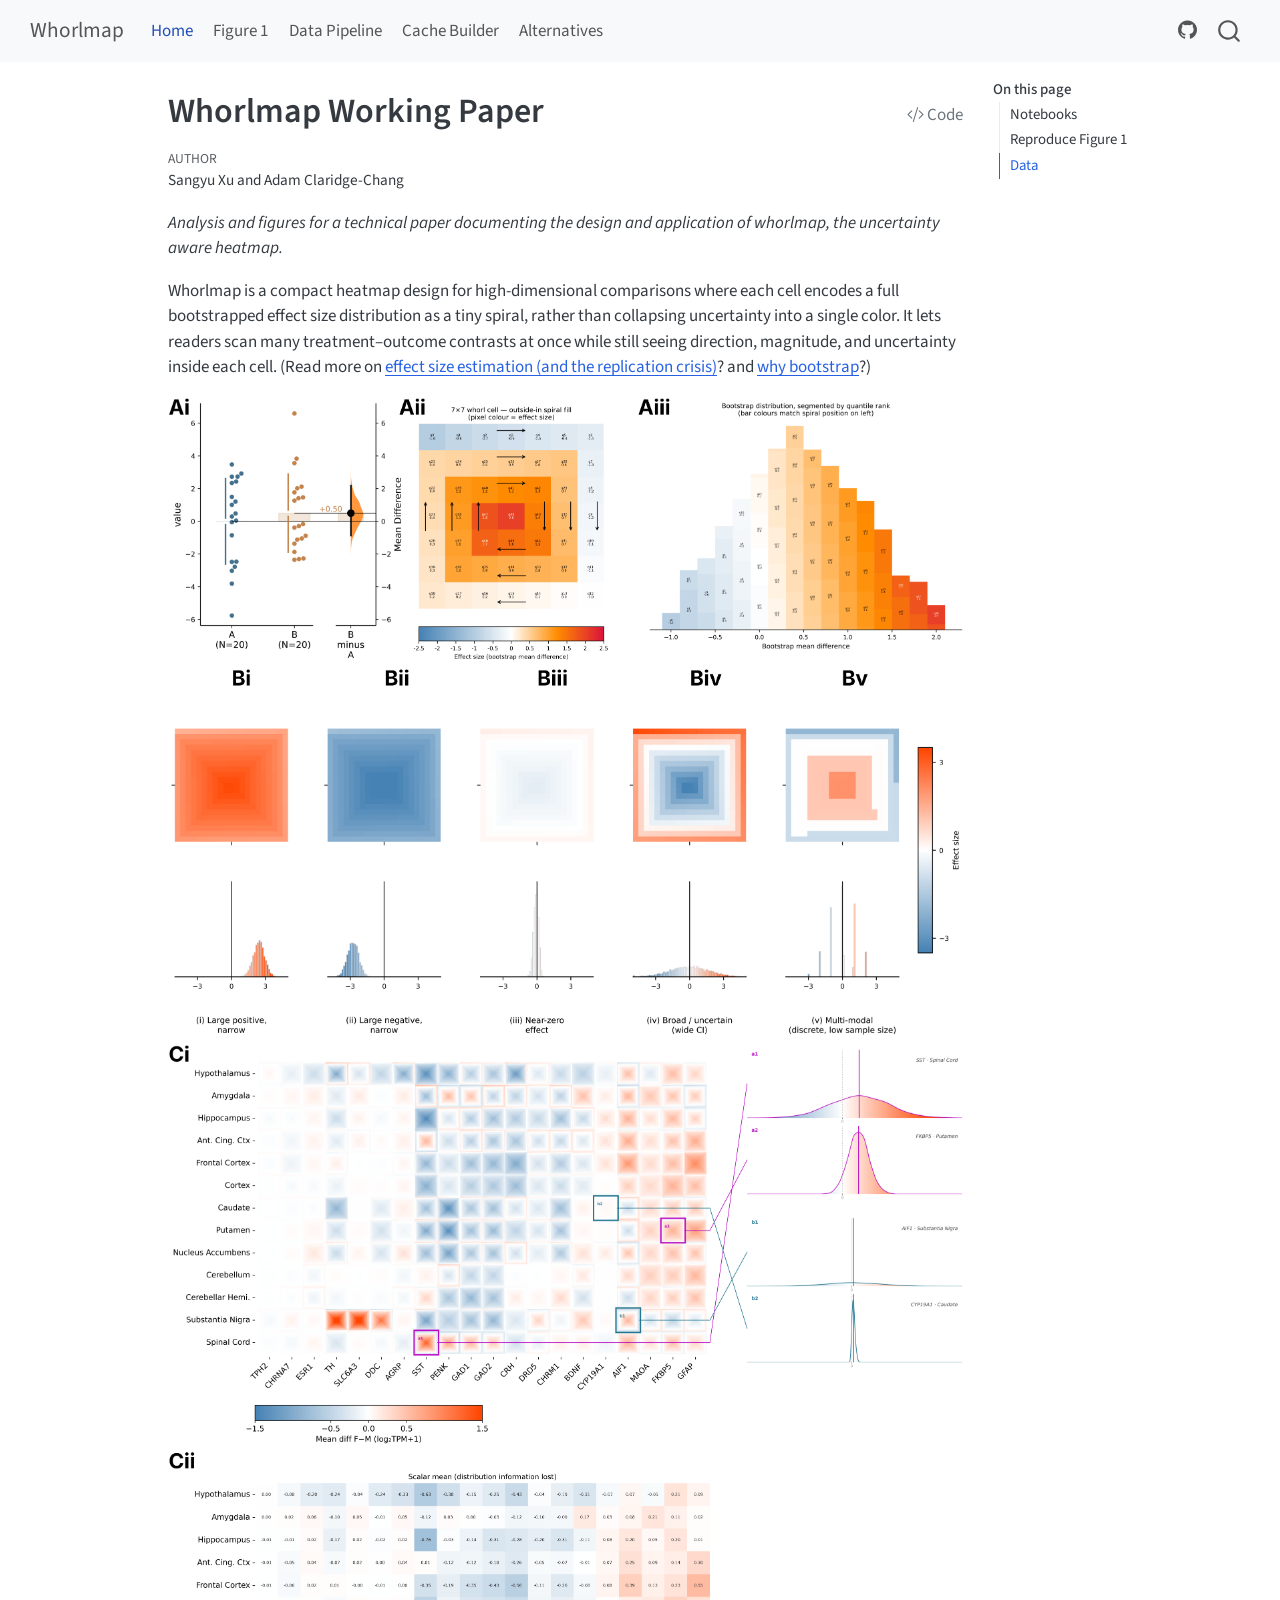
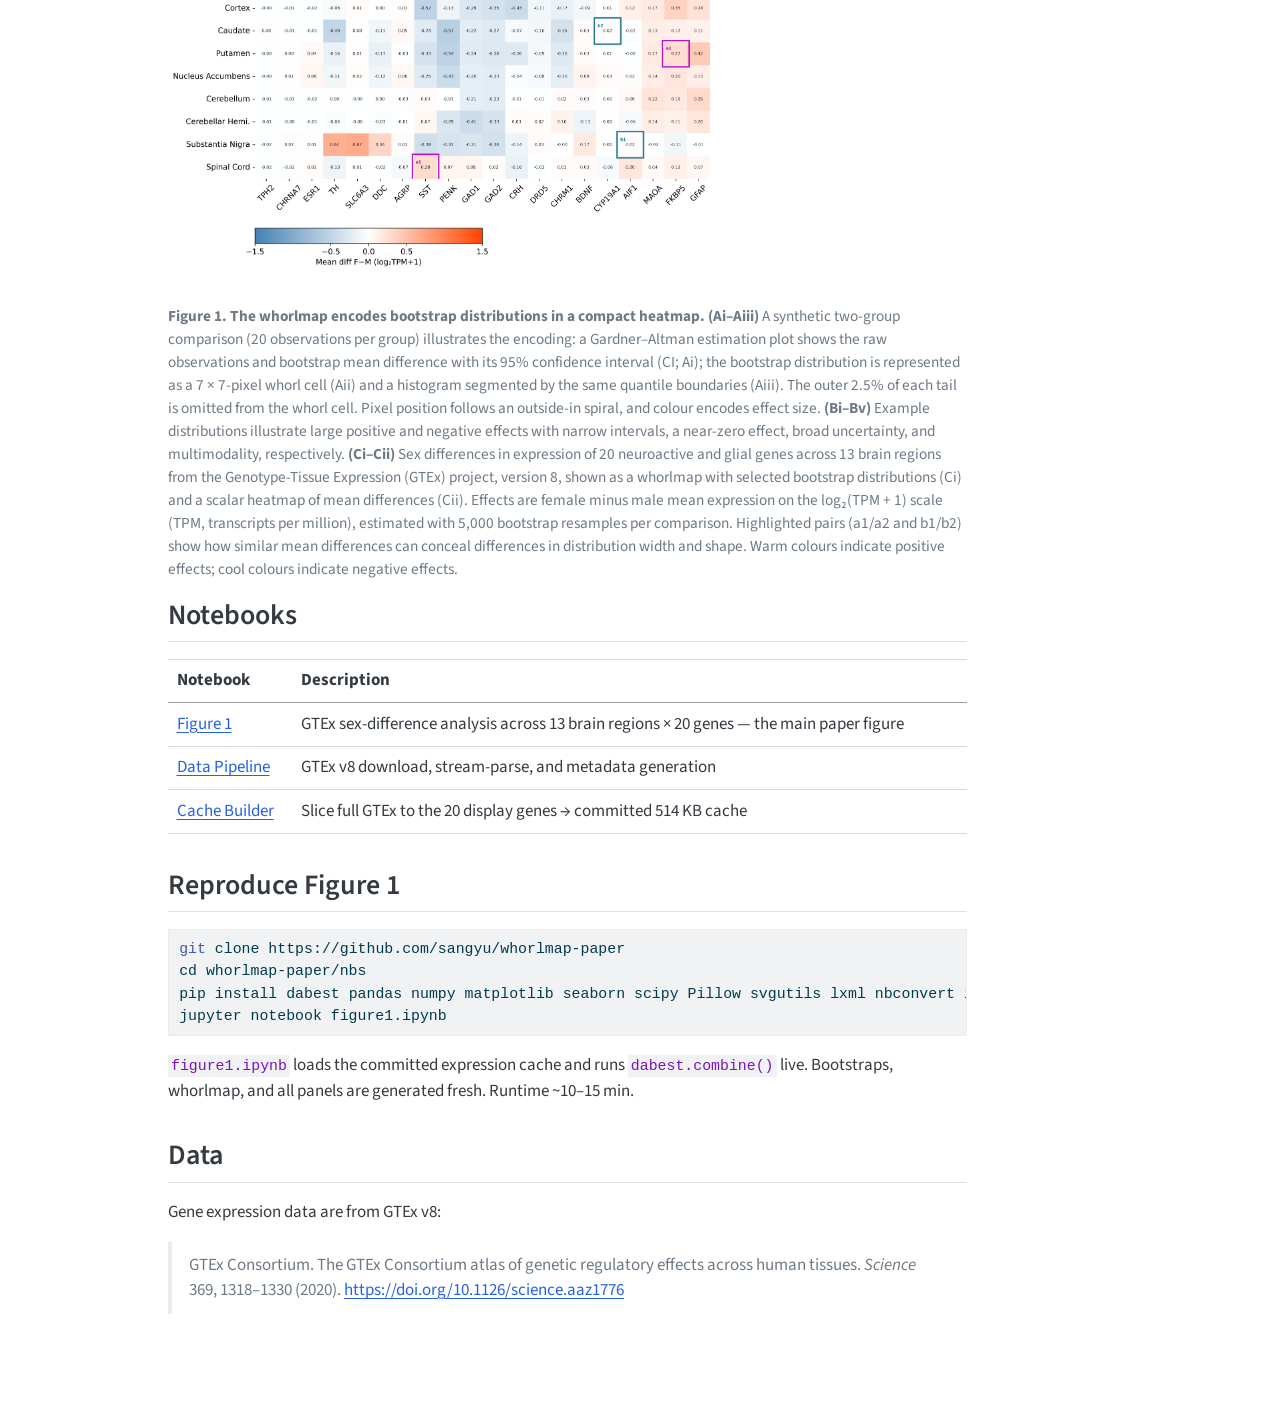
==== commit 9c4287fc: "deploy: 6f7e87665066badc45c52385ae4c686f3a986a71" ====
--- a/index.html
+++ b/index.html
@@ -213,7 +213,7 @@
 
 
 <p><em>Analysis and figures for a technical paper documenting the design and application of whorlmap, the uncertainty aware heatmap.</em></p>
-<p>Whorlmap is a compact heatmap design for high-dimensional comparisons where each cell encodes a full bootstrapped effect size distribution as a tiny spiral, rather than collapsing uncertainty into a single color. It lets readers scan many treatment–outcome contrasts at once while still seeing direction, magnitude, and uncertainty inside each cell. (Read more on <a href="https://xusangyu.com/blog/01_dabest.html">why effect size estimation (and the replication crisis)</a>? and <a href="https://acclab.github.io/DABEST-python/blog/posts/bootstraps/bootstraps.html">why bootstrap</a>?)</p>
+<p>Whorlmap is a compact heatmap design for high-dimensional comparisons where each cell encodes a full bootstrapped effect size distribution as a tiny spiral, rather than collapsing uncertainty into a single color. It lets readers scan many treatment–outcome contrasts at once while still seeing direction, magnitude, and uncertainty inside each cell. (Read more on <a href="https://xusangyu.com/blog/01_dabest.html">effect size estimation (and the replication crisis)</a>? and <a href="https://acclab.github.io/DABEST-python/blog/posts/bootstraps/bootstraps.html">why bootstrap</a>?)</p>
 <div class="quarto-figure quarto-figure-center">
 <figure class="figure">
 <div class="quarto-figure quarto-figure-center">
@@ -830,7 +830,7 @@
 <span id="cb2-5"><a href="#cb2-5" aria-hidden="true" tabindex="-1"></a></span>
 <span id="cb2-6"><a href="#cb2-6" aria-hidden="true" tabindex="-1"></a>*Analysis and figures for a technical paper documenting the design and application of whorlmap, the uncertainty aware heatmap.*</span>
 <span id="cb2-7"><a href="#cb2-7" aria-hidden="true" tabindex="-1"></a></span>
-<span id="cb2-8"><a href="#cb2-8" aria-hidden="true" tabindex="-1"></a>Whorlmap is a compact heatmap design for high-dimensional comparisons where each cell encodes a full bootstrapped effect size distribution as a tiny spiral, rather than collapsing uncertainty into a single color. It lets readers scan many treatment–outcome contrasts at once while still seeing direction, magnitude, and uncertainty inside each cell. (Read more on <span class="co">[</span><span class="ot">why effect size estimation (and the replication crisis)</span><span class="co">](https://xusangyu.com/blog/01_dabest.html)</span>? and <span class="co">[</span><span class="ot">why bootstrap</span><span class="co">](https://acclab.github.io/DABEST-python/blog/posts/bootstraps/bootstraps.html)</span>?) </span>
+<span id="cb2-8"><a href="#cb2-8" aria-hidden="true" tabindex="-1"></a>Whorlmap is a compact heatmap design for high-dimensional comparisons where each cell encodes a full bootstrapped effect size distribution as a tiny spiral, rather than collapsing uncertainty into a single color. It lets readers scan many treatment–outcome contrasts at once while still seeing direction, magnitude, and uncertainty inside each cell. (Read more on <span class="co">[</span><span class="ot">effect size estimation (and the replication crisis)</span><span class="co">](https://xusangyu.com/blog/01_dabest.html)</span>? and <span class="co">[</span><span class="ot">why bootstrap</span><span class="co">](https://acclab.github.io/DABEST-python/blog/posts/bootstraps/bootstraps.html)</span>?) </span>
 <span id="cb2-9"><a href="#cb2-9" aria-hidden="true" tabindex="-1"></a></span>
 <span id="cb2-10"><a href="#cb2-10" aria-hidden="true" tabindex="-1"></a><span class="al">![**Figure 1. The whorlmap encodes bootstrap distributions in a compact heatmap.** **(Ai–Aiii)** A synthetic two-group comparison (20 observations per group) illustrates the encoding: a Gardner–Altman estimation plot shows the raw observations and bootstrap mean difference with its 95% confidence interval (CI; Ai); the bootstrap distribution is represented as a 7 × 7-pixel whorl cell (Aii) and a histogram segmented by the same quantile boundaries (Aiii). The outer 2.5% of each tail is omitted from the whorl cell. Pixel position follows an outside-in spiral, and colour encodes effect size. **(Bi–Bv)** Example distributions illustrate large positive and negative effects with narrow intervals, a near-zero effect, broad uncertainty, and multimodality, respectively. **(Ci–Cii)** Sex differences in expression of 20 neuroactive and glial genes across 13 brain regions from the Genotype-Tissue Expression (GTEx) project, version 8, shown as a whorlmap with selected bootstrap distributions (Ci) and a scalar heatmap of mean differences (Cii). Effects are female minus male mean expression on the log₂(TPM + 1) scale (TPM, transcripts per million), estimated with 5,000 bootstrap resamples per comparison. Highlighted pairs (a1/a2 and b1/b2) show how similar mean differences can conceal differences in distribution width and shape. Warm colours indicate positive effects; cool colours indicate negative effects.](nbs/images/figure1_assembly.png)</span>{width=500px fig-align="center" fig-alt="Ai shows two groups of observations with an effect estimate. Aii and Aiii link a spiral pixel grid to a coloured histogram. Bi through Bv show five contrasting pixel patterns above their distributions. Ci has brain regions in rows and genes in columns, with four outlined cells linked to distributions at right. Cii replaces the pixel patterns with uniform colours and numerical means, obscuring differences in uncertainty."}</span>
 <span id="cb2-11"><a href="#cb2-11" aria-hidden="true" tabindex="-1"></a></span>
